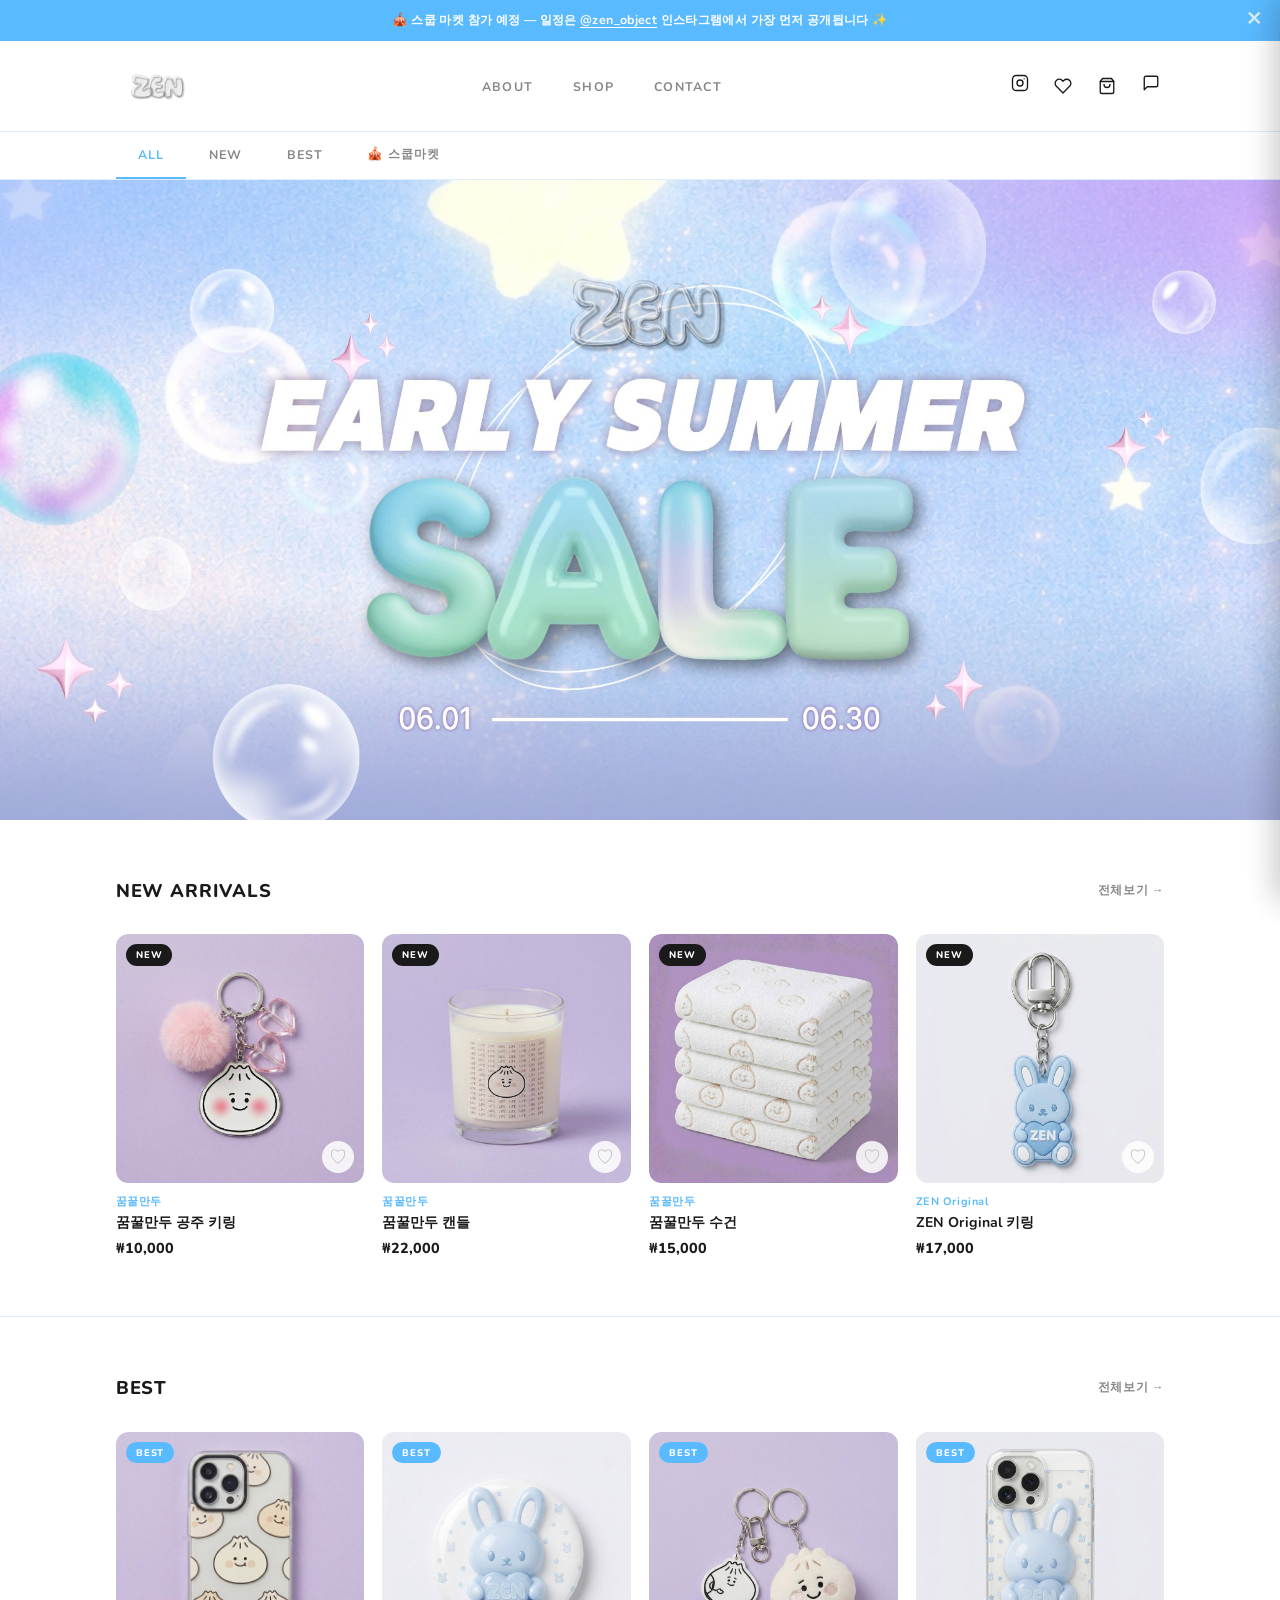
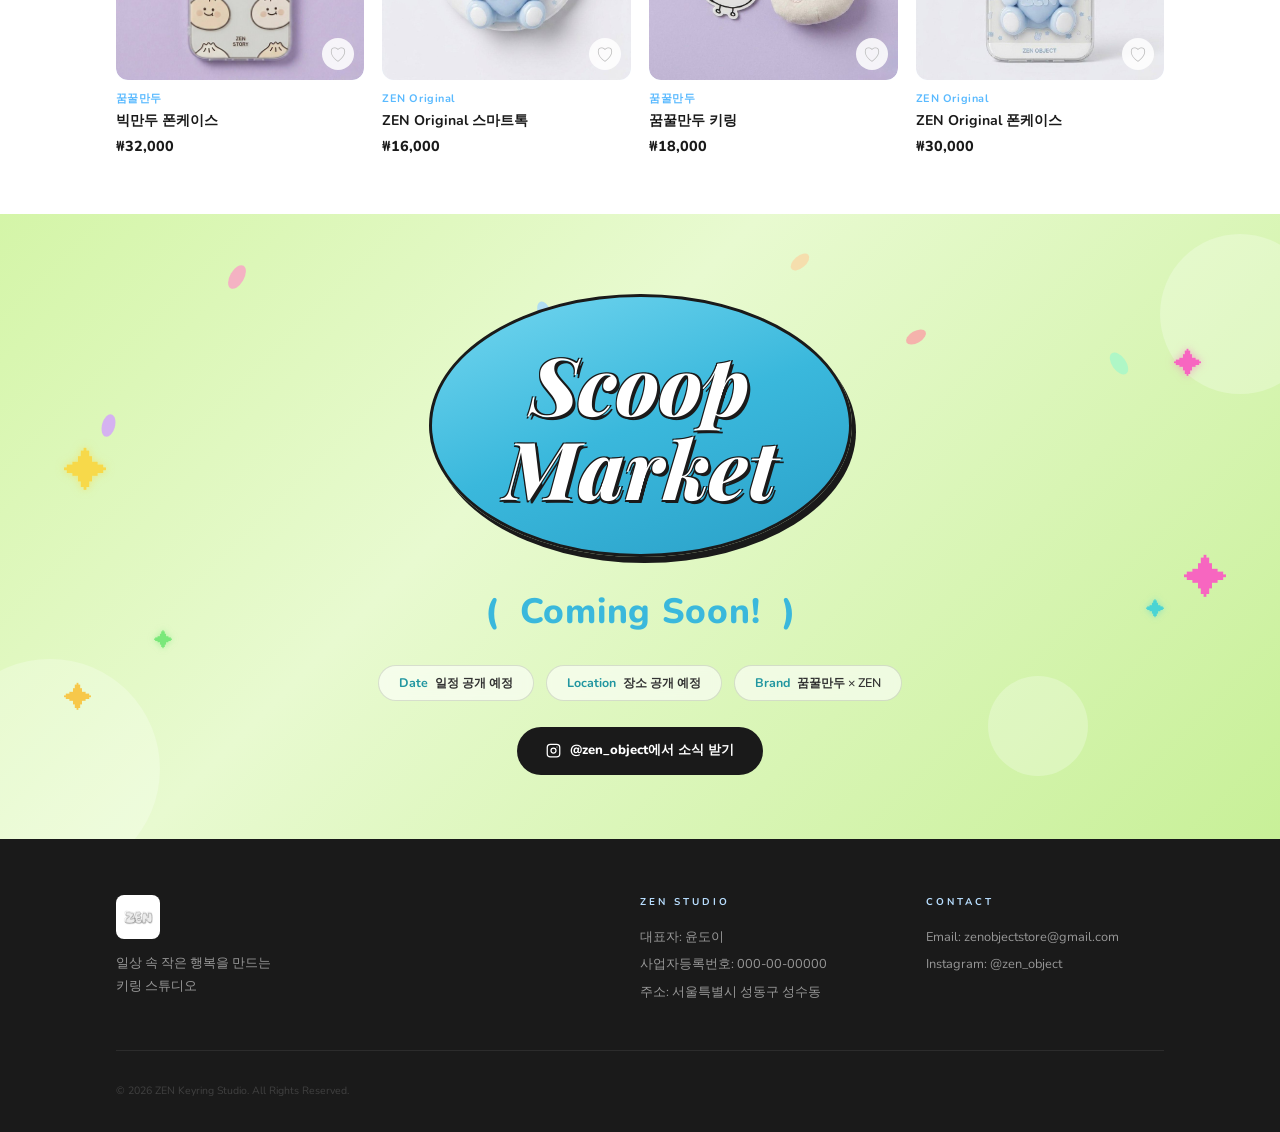
==== index.html @ c70a9966 "Add 4 Market Leftovers products: 스티커, 볼펜, 딸깍이, 키링 Co-Authored-By: Claude Sonnet 4.6 <noreply@anthrop" ====
<!DOCTYPE html>
<html lang="ko">
<head>
    <meta charset="UTF-8">
    <meta name="viewport" content="width=device-width, initial-scale=1.0">
    <title>ZEN — Keyring Studio</title>
    <link rel="preconnect" href="https://fonts.googleapis.com">
    <link rel="preconnect" href="https://fonts.gstatic.com" crossorigin>
    <link href="https://fonts.googleapis.com/css2?family=Playfair+Display:ital,wght@0,700;0,800;1,700;1,800&family=Nunito:wght@400;500;600;700;800&display=swap" rel="stylesheet">
    <link rel="stylesheet" href="index.css">
</head>
<body>

<!-- NOTICE BAR -->
<div class="notice-bar" id="noticeBar">
    🎪 스쿱 마켓 참가 예정 — 일정은 <a href="https://www.instagram.com/zen_object/" target="_blank">@zen_object</a> 인스타그램에서 가장 먼저 공개됩니다 ✨
    <button onclick="document.getElementById('noticeBar').style.display='none'" style="position:absolute;right:1rem;top:50%;transform:translateY(-50%);background:none;border:none;color:#fff;font-size:1.1rem;cursor:pointer;line-height:1;opacity:.8;">✕</button>
</div>

<!-- NAV -->
<nav id="navbar">
    <div class="container nav-content">
        <a href="index.html" class="logo">
            <img src="images/로고.jpg" alt="ZEN" style="height:82px;width:auto;object-fit:contain;border-radius:8px;">
        </a>
        <ul class="nav-links" id="navLinks">
            <li><a href="about.html">About</a></li>
            <li><a href="shop.html">Shop</a></li>
            <li><a href="contact.html">Contact</a></li>
        </ul>
        <div class="nav-icons">
            <a href="https://www.instagram.com/zen_object/" target="_blank" class="nav-icon-btn" aria-label="인스타그램">
                <svg width="18" height="18" viewBox="0 0 24 24" fill="none" stroke="currentColor" stroke-width="1.8" stroke-linecap="round" stroke-linejoin="round"><rect x="2" y="2" width="20" height="20" rx="5"/><circle cx="12" cy="12" r="4"/><circle cx="17.5" cy="6.5" r=".8" fill="currentColor" stroke="none"/></svg>
            </a>
            <button id="wishToggle" class="nav-icon-btn" aria-label="찜하기" style="position:relative;display:inline-flex;">
                <svg width="18" height="18" viewBox="0 0 24 24" fill="none" stroke="currentColor" stroke-width="1.8" stroke-linecap="round" stroke-linejoin="round"><path d="M20.84 4.61a5.5 5.5 0 0 0-7.78 0L12 5.67l-1.06-1.06a5.5 5.5 0 0 0-7.78 7.78l1.06 1.06L12 21.23l7.78-7.78 1.06-1.06a5.5 5.5 0 0 0 0-7.78z"/></svg>
                <span id="wishBadge" style="position:absolute;top:-6px;right:-8px;background:#5ABAFF;color:#fff;font-size:.6rem;font-weight:800;width:16px;height:16px;border-radius:50%;display:none;align-items:center;justify-content:center;">0</span>
            </button>
            <button id="cartToggle" class="nav-icon-btn" aria-label="장바구니" style="position:relative;display:inline-flex;">
                <svg width="18" height="18" viewBox="0 0 24 24" fill="none" stroke="currentColor" stroke-width="1.8" stroke-linecap="round" stroke-linejoin="round"><path d="M6 2 3 6v14a2 2 0 0 0 2 2h14a2 2 0 0 0 2-2V6l-3-4z"/><line x1="3" x2="21" y1="6" y2="6"/><path d="M16 10a4 4 0 0 1-8 0"/></svg>
                <span id="cartBadge" style="position:absolute;top:-6px;right:-8px;background:#5ABAFF;color:#fff;font-size:.6rem;font-weight:800;width:16px;height:16px;border-radius:50%;display:none;align-items:center;justify-content:center;">0</span>
            </button>
            <a href="contact.html" class="nav-icon-btn" aria-label="문의">
                <svg width="18" height="18" viewBox="0 0 24 24" fill="none" stroke="currentColor" stroke-width="1.8" stroke-linecap="round" stroke-linejoin="round"><path d="M21 15a2 2 0 0 1-2 2H7l-4 4V5a2 2 0 0 1 2-2h14a2 2 0 0 1 2 2z"/></svg>
            </a>
        </div>
        <div id="navOverlay" class="nav-overlay"></div>
        <button class="nav-hamburger" id="navHamburger" aria-label="메뉴"><span></span><span></span><span></span></button>
    </div>
</nav>

<!-- CATEGORY BAR -->
<div class="cat-bar">
    <div class="container">
        <div class="cat-bar-inner">
            <button class="cat-tab active">ALL</button>
            <button class="cat-tab">NEW</button>
            <button class="cat-tab">BEST</button>
            <button class="cat-tab">🎪 스쿱마켓</button>
        </div>
    </div>
</div>

<!-- MAIN BANNER -->
<div class="main-banner">
    <a href="shop.html">
        <img src="images/세일베너2.jpg" alt="ZEN Early Summer Sale 06.01 – 06.30" class="banner-img">
    </a>
</div>


<!-- NEW ARRIVALS SECTION -->
<section class="home-section" data-section="new">
    <div class="container">
        <div class="section-head reveal">
            <h2>NEW ARRIVALS</h2>
            <a href="shop.html" class="see-more">전체보기 →</a>
        </div>
        <div class="product-grid">

            <div class="product-card reveal" data-tags="new" data-name="꿈꿀만두 공주 키링" data-brand="꿈꿀만두" data-price="₩10,000" data-img1="images/키링B1.jpg" data-img2="images/키링B2.jpg" data-desc="공주님처럼 사랑스러운 꿈꿀만두 공주 키링! 반짝반짝 귀여운 디테일로 어디서나 주목받아요." style="cursor:pointer">
                <div class="product-img-wrap">
                    <span class="product-badge badge-new">NEW</span>
                    <img src="images/키링B1.jpg" alt="꿈꿀만두 공주 키링"/>
                    <button class="heart-btn" aria-label="찜하기">♡</button>
                </div>
                <span class="product-brand">꿈꿀만두</span>
                <div class="product-name">꿈꿀만두 공주 키링</div>
                <div class="product-price-row"><span class="price-sale">₩10,000</span></div>
            </div>

            <div class="product-card reveal" style="transition-delay:.07s;cursor:pointer" data-tags="new" data-name="꿈꿀만두 캔들" data-brand="꿈꿀만두" data-price="₩22,000" data-img1="images/캔들1.jpg" data-img2="images/캔들2.jpg" data-desc="꿈꿀만두 캐릭터 캔들. 은은한 향기로 공간을 채워보세요.">
                <div class="product-img-wrap">
                    <span class="product-badge badge-new">NEW</span>
                    <img src="images/캔들1.jpg" alt="꿈꿀만두 캔들"/>
                    <button class="heart-btn" aria-label="찜하기">♡</button>
                </div>
                <span class="product-brand">꿈꿀만두</span>
                <div class="product-name">꿈꿀만두 캔들</div>
                <div class="product-price-row"><span class="price-sale">₩22,000</span></div>
            </div>

            <div class="product-card reveal" style="transition-delay:.14s;cursor:pointer" data-tags="new" data-name="꿈꿀만두 수건" data-brand="꿈꿀만두" data-price="₩15,000" data-img1="images/수건1.jpg" data-desc="꿈꿀만두 캐릭터 수건 5개입 세트. 보들보들한 소재로 매일 쓰는 수건을 더 귀엽게! 욕실·주방 어디서나 꿈꿀만두와 함께해요.">
                <div class="product-img-wrap">
                    <span class="product-badge badge-new">NEW</span>
                    <img src="images/수건1.jpg" alt="꿈꿀만두 수건"/>
                    <button class="heart-btn" aria-label="찜하기">♡</button>
                </div>
                <span class="product-brand">꿈꿀만두</span>
                <div class="product-name">꿈꿀만두 수건</div>
                <div class="product-price-row"><span class="price-sale">₩15,000</span></div>
            </div>

            <div class="product-card reveal" style="transition-delay:.21s;cursor:pointer" data-tags="new" data-name="ZEN Original 키링" data-brand="ZEN Original" data-price="₩17,000" data-img1="images/젠키링1.jpg" data-img2="images/젠키링2.jpg" data-img3="images/젠키링3.jpg" data-desc="ZEN 오리지널 캐릭터 키링. 가방에 달면 어디서나 시선을 끌어요.">
                <div class="product-img-wrap">
                    <span class="product-badge badge-new">NEW</span>
                    <img src="images/젠키링1.jpg" alt="ZEN Original 키링"/>
                    <button class="heart-btn" aria-label="찜하기">♡</button>
                </div>
                <span class="product-brand">ZEN Original</span>
                <div class="product-name">ZEN Original 키링</div>
                <div class="product-price-row"><span class="price-sale">₩17,000</span></div>
            </div>

        </div>
    </div>
</section>

<!-- BEST SECTION -->
<section class="home-section" data-section="best">
    <div class="container">
        <div class="section-head reveal">
            <h2>BEST</h2>
            <a href="shop.html" class="see-more">전체보기 →</a>
        </div>
        <div class="product-grid">
            <div class="product-card reveal" data-tags="best" data-name="빅만두 폰케이스" data-brand="꿈꿀만두" data-price="₩32,000" data-img1="images/케이스A1.jpg" data-img2="images/케이스A2.jpg" data-desc="꿈꿀만두 캐릭터가 담긴 빅만두 폰케이스." style="cursor:pointer">
                <div class="product-img-wrap">
                    <span class="product-badge badge-best">BEST</span>
                    <img src="images/케이스A1.jpg" alt="빅만두 폰케이스"/>
                    <button class="heart-btn" aria-label="찜하기">♡</button>
                </div>
                <span class="product-brand">꿈꿀만두</span>
                <div class="product-name">빅만두 폰케이스</div>
                <div class="product-price-row"><span class="price-sale">₩32,000</span></div>
            </div>
            <div class="product-card reveal" style="transition-delay:.07s;cursor:pointer" data-tags="best" data-name="ZEN Original 스마트톡" data-brand="ZEN Original" data-price="₩16,000" data-img1="images/젠그립톡1.jpg" data-img2="images/젠그립톡2.jpg" data-desc="ZEN 오리지널 캐릭터 스마트톡.">
                <div class="product-img-wrap">
                    <span class="product-badge badge-best">BEST</span>
                    <img src="images/젠그립톡1.jpg" alt="ZEN Original 스마트톡"/>
                    <button class="heart-btn" aria-label="찜하기">♡</button>
                </div>
                <span class="product-brand">ZEN Original</span>
                <div class="product-name">ZEN Original 스마트톡</div>
                <div class="product-price-row"><span class="price-sale">₩16,000</span></div>
            </div>
            <div class="product-card reveal" style="transition-delay:.14s;cursor:pointer" data-tags="best" data-name="꿈꿀만두 키링" data-brand="꿈꿀만두" data-price="₩18,000" data-img1="images/키링1.jpg" data-img2="images/키링2.jpg" data-desc="꿈꿀만두 캐릭터 키링.">
                <div class="product-img-wrap">
                    <span class="product-badge badge-best">BEST</span>
                    <img src="images/키링1.jpg" alt="꿈꿀만두 키링"/>
                    <button class="heart-btn" aria-label="찜하기">♡</button>
                </div>
                <span class="product-brand">꿈꿀만두</span>
                <div class="product-name">꿈꿀만두 키링</div>
                <div class="product-price-row"><span class="price-sale">₩18,000</span></div>
            </div>
            <div class="product-card reveal" style="transition-delay:.21s;cursor:pointer" data-tags="best" data-name="ZEN Original 폰케이스" data-brand="ZEN Original" data-price="₩30,000" data-img1="images/젠휴대폰케이1스.jpg" data-img2="images/젠휴대폰케이스2.jpg" data-desc="ZEN 오리지널 캐릭터 폰케이스.">
                <div class="product-img-wrap">
                    <span class="product-badge badge-best">BEST</span>
                    <img src="images/젠휴대폰케이1스.jpg" alt="ZEN Original 폰케이스"/>
                    <button class="heart-btn" aria-label="찜하기">♡</button>
                </div>
                <span class="product-brand">ZEN Original</span>
                <div class="product-name">ZEN Original 폰케이스</div>
                <div class="product-price-row"><span class="price-sale">₩30,000</span></div>
            </div>
        </div>
    </div>
</section>

<!-- MARKET LEFTOVERS SECTION -->
<section class="market-left-section" data-section="scoop" style="display:none">
    <div class="container">
        <div class="market-left-head reveal">
            <span class="market-left-tag">🎪 스쿱마켓 이후</span>
            <h2 class="market-left-title">Market Leftovers</h2>
            <p class="market-left-sub">마켓에서 남은 소량의 상품들을 특별 가격으로 만나보세요.<br>수량이 한정되어 있어 조기 품절될 수 있습니다.</p>
        </div>
        <!-- 상품 그리드 — 상품 추가 시 아래에 카드를 넣어주세요 -->
        <div class="market-left-grid" id="marketGrid">
            <!-- 예시:
            <div class="ml-card" data-name="상품명" data-price="₩00,000" data-img="images/상품.jpg" data-desc="상품 설명">
                <div class="ml-card-img"><img src="images/상품.jpg" alt="상품명"/></div>
                <div class="ml-card-info">
                    <div class="ml-card-name">상품명</div>
                    <div class="ml-card-price">₩00,000</div>
                </div>
            </div>
            -->
            <div class="ml-card" data-name="마켓 스티커" data-price="₩3,000" data-img="images/마켓스티커1.jpg" data-desc="스쿱마켓 한정 스티커. 소량만 남아있어요!">
                <div class="ml-card-img"><img src="images/마켓스티커1.jpg" alt="마켓 스티커"/></div>
                <div class="ml-card-info">
                    <div class="ml-card-name">마켓 스티커</div>
                    <div class="ml-card-price">₩3,000</div>
                </div>
            </div>
            <div class="ml-card" data-name="마켓 볼펜" data-price="₩4,000" data-img="images/마켓볼펜1.jpg" data-desc="스쿱마켓 한정 볼펜. 소량만 남아있어요!">
                <div class="ml-card-img"><img src="images/마켓볼펜1.jpg" alt="마켓 볼펜"/></div>
                <div class="ml-card-info">
                    <div class="ml-card-name">마켓 볼펜</div>
                    <div class="ml-card-price">₩4,000</div>
                </div>
            </div>
            <div class="ml-card" data-name="마켓 딸깍이" data-price="₩5,000" data-img="images/마켓딸깍1.jpg" data-desc="스쿱마켓 한정 딸깍이. 소량만 남아있어요!">
                <div class="ml-card-img"><img src="images/마켓딸깍1.jpg" alt="마켓 딸깍이"/></div>
                <div class="ml-card-info">
                    <div class="ml-card-name">마켓 딸깍이</div>
                    <div class="ml-card-price">₩5,000</div>
                </div>
            </div>
            <div class="ml-card" data-name="마켓 키링" data-price="₩8,000" data-img="images/마켓키링1.jpg" data-desc="스쿱마켓 한정 키링. 소량만 남아있어요!">
                <div class="ml-card-img"><img src="images/마켓키링1.jpg" alt="마켓 키링"/></div>
                <div class="ml-card-info">
                    <div class="ml-card-name">마켓 키링</div>
                    <div class="ml-card-price">₩8,000</div>
                </div>
            </div>
        </div>
    </div>
</section>

<!-- MARKET MODAL -->
<div class="ml-modal-overlay" id="mlModalOverlay" style="display:none">
    <div class="ml-modal-box">
        <button class="ml-modal-close" id="mlModalClose">✕</button>
        <div class="ml-modal-banner">
            <span>🎪</span> 스쿱마켓 남은 상품 <span class="ml-banner-badge">한정수량</span>
        </div>
        <div class="ml-modal-img-wrap">
            <img id="mlModalImg" src="" alt=""/>
        </div>
        <div class="ml-modal-body">
            <div class="ml-modal-name" id="mlModalName"></div>
            <div class="ml-modal-price" id="mlModalPrice"></div>
            <div class="ml-modal-desc" id="mlModalDesc"></div>
            <a href="https://www.instagram.com/zen_object/" target="_blank" class="ml-modal-contact">📩 인스타그램으로 구매 문의</a>
        </div>
    </div>
</div>

<!-- SCOOP MARKET BANNER -->
<div class="scoop-section">
    <!-- 배경 버블 -->
    <div class="scoop-bg-bubble scoop-bb1"></div>
    <div class="scoop-bg-bubble scoop-bb2"></div>
    <div class="scoop-bg-bubble scoop-bb3"></div>
    <!-- 젤리빈 -->
    <div class="jbean jb1"></div>
    <div class="jbean jb2"></div>
    <div class="jbean jb3"></div>
    <div class="jbean jb4"></div>
    <div class="jbean jb5"></div>
    <div class="jbean jb6"></div>
    <div class="jbean jb7"></div>
    <!-- 별 장식 -->
    <span class="sc-star sc-star-y sc-star-lg">✦</span>
    <span class="sc-star sc-star-g sc-star-sm">✦</span>
    <span class="sc-star sc-star-pk sc-star-md">✦</span>
    <span class="sc-star sc-star-tl sc-star-sm">✦</span>
    <span class="sc-star sc-star-y2 sc-star-md">✦</span>
    <span class="sc-star sc-star-pk2 sc-star-lg">✦</span>

    <div class="scoop-inner">
        <!-- 타원 안 "Scoop Market" -->
        <div class="scoop-oval">
            <h2 class="scoop-title">Scoop<br>Market</h2>
        </div>
        <!-- Coming Soon -->
        <p class="scoop-coming">( &nbsp;Coming Soon!&nbsp; )</p>
        <!-- 정보 + 인스타 -->
        <div class="scoop-chips">
            <span class="scoop-chip"><b>Date</b> 일정 공개 예정</span>
            <span class="scoop-chip"><b>Location</b> 장소 공개 예정</span>
            <span class="scoop-chip"><b>Brand</b> 꿈꿀만두 × ZEN</span>
        </div>
        <a href="https://www.instagram.com/zen_object/" target="_blank" class="scoop-ig-btn">
            <svg width="15" height="15" viewBox="0 0 24 24" fill="none" stroke="currentColor" stroke-width="2" stroke-linecap="round" stroke-linejoin="round"><rect x="2" y="2" width="20" height="20" rx="5"/><circle cx="12" cy="12" r="4"/><circle cx="17.5" cy="6.5" r=".8" fill="currentColor" stroke="none"/></svg>
            @zen_object에서 소식 받기
        </a>
    </div>
</div>

<!-- Product Modal -->
<style>
.hp-modal-overlay { position:fixed;inset:0;background:rgba(0,0,0,.5);z-index:1200;display:flex;align-items:center;justify-content:center;padding:1rem;opacity:0;visibility:hidden;transition:opacity .3s,visibility .3s; }
.hp-modal-overlay.open { opacity:1;visibility:visible; }
.hp-modal-box { position:relative;background:#fff;border-radius:20px;width:min(500px,100%);max-height:90vh;overflow-y:auto;padding:1.6rem; }
.hp-modal-close { position:absolute;top:1rem;right:1rem;width:34px;height:34px;border-radius:50%;border:none;background:#E0EEFF;cursor:pointer;font-size:1rem;display:flex;align-items:center;justify-content:center; }
.hp-slide-wrap { aspect-ratio:1;border-radius:14px;overflow:hidden;background:#EDF6FF;position:relative;margin-bottom:1rem; }
.hp-slide-track { display:flex;height:100%;transition:transform .3s ease; }
.hp-slide-track img { flex-shrink:0;width:100%;height:100%;object-fit:cover; }
.hp-slide-btn { position:absolute;top:50%;transform:translateY(-50%);width:30px;height:30px;border-radius:50%;background:rgba(255,255,255,.85);border:none;cursor:pointer;font-size:.9rem;display:flex;align-items:center;justify-content:center; }
.hp-slide-btn.prev { left:8px; }
.hp-slide-btn.next { right:8px; }
.hp-dots { display:flex;justify-content:center;gap:5px;margin-bottom:1rem; }
.hp-dot { width:6px;height:6px;border-radius:50%;background:#E0EEFF;transition:background .2s; }
.hp-dot.active { background:#5ABAFF; }
.hp-modal-brand { font-size:.7rem;font-weight:700;color:#5ABAFF;letter-spacing:.1em;text-transform:uppercase; }
.hp-modal-name { font-size:1.2rem;font-weight:800;color:#1A1A1A;margin:.3rem 0; }
.hp-modal-price { font-size:1.1rem;font-weight:800;color:#1A1A1A;margin-bottom:.6rem; }
.hp-modal-desc { font-size:.88rem;color:#888;line-height:1.7;margin-bottom:1.2rem; }
.hp-modal-btns { display:flex;gap:.6rem; }
.hp-qty-row{display:flex;align-items:center;gap:.8rem;} .hp-qty-label{font-size:.78rem;font-weight:700;color:#888;letter-spacing:.06em;text-transform:uppercase;}
.hp-qty-btn{width:32px;height:32px;border-radius:50%;border:1.5px solid #E0EEFF;background:none;cursor:pointer;font-size:1.1rem;font-weight:700;display:flex;align-items:center;justify-content:center;transition:border-color .2s;} .hp-qty-btn:hover{border-color:#5ABAFF;}
.hp-qty-val{font-size:1rem;font-weight:800;min-width:28px;text-align:center;}
.hp-qty-note{font-size:.72rem;color:#888;}
.hp-btn-row{display:flex;gap:.6rem;}
.hp-cart-btn{flex:1;border:1.5px solid #5ABAFF;background:none;color:#5ABAFF;border-radius:100px;padding:.8rem;font-weight:800;font-size:.85rem;cursor:pointer;transition:background .2s,color .2s;} .hp-cart-btn:hover{background:#5ABAFF;color:#fff;}
.hp-buy-btn{flex:1;background:#5ABAFF;color:#fff;border:none;border-radius:100px;padding:.8rem;font-weight:800;font-size:.85rem;cursor:pointer;transition:opacity .2s;} .hp-buy-btn:hover{opacity:.85;}
.hp-wish-btn{width:100%;border:1.5px solid #E0EEFF;background:none;color:#888;border-radius:100px;padding:.7rem;font-weight:800;font-size:.85rem;cursor:pointer;transition:border-color .2s,color .2s;} .hp-wish-btn:hover,.hp-wish-btn.wished{border-color:#5ABAFF;color:#5ABAFF;}
.hp-cart-backdrop{position:fixed;inset:0;background:rgba(0,0,0,.4);z-index:1300;opacity:0;visibility:hidden;transition:opacity .3s,visibility .3s;} .hp-cart-backdrop.open{opacity:1;visibility:visible;}
.hp-cart-drawer{position:fixed;top:0;right:0;bottom:0;width:min(400px,100vw);background:#fff;z-index:1301;box-shadow:-4px 0 30px rgba(0,0,0,.12);display:flex;flex-direction:column;transform:translateX(100%);transition:transform .3s cubic-bezier(.4,0,.2,1);} .hp-cart-drawer.open{transform:translateX(0);}
.hp-toast{position:fixed;bottom:2rem;left:50%;transform:translateX(-50%) translateY(20px);background:#1a1a1a;color:#fff;padding:.65rem 1.4rem;border-radius:100px;font-size:.82rem;font-weight:700;opacity:0;transition:opacity .3s,transform .3s;z-index:2000;pointer-events:none;} .hp-toast.show{opacity:1;transform:translateX(-50%) translateY(0);}
</style>
<div class="hp-modal-overlay" id="hpModal">
  <div class="hp-modal-box">
    <button class="hp-modal-close" id="hpModalClose">✕</button>
    <div class="hp-slide-wrap" id="hpSlideWrap">
      <div class="hp-slide-track" id="hpSlideTrack"></div>
      <button class="hp-slide-btn prev" id="hpSlidePrev">‹</button>
      <button class="hp-slide-btn next" id="hpSlideNext">›</button>
    </div>
    <div class="hp-dots" id="hpDots"></div>
    <div class="hp-modal-brand" id="hpModalBrand"></div>
    <div class="hp-modal-name"  id="hpModalName"></div>
    <div class="hp-modal-price" id="hpModalPrice"></div>
    <div class="hp-modal-desc"  id="hpModalDesc"></div>
    <div class="hp-qty-row">
      <span class="hp-qty-label">수량</span>
      <button class="hp-qty-btn" id="hpQtyMinus">−</button>
      <span class="hp-qty-val" id="hpQtyVal">1</span>
      <button class="hp-qty-btn" id="hpQtyPlus">+</button>
    </div>
    <p class="hp-qty-note">* 상품당 최대 2개까지 구매 가능합니다</p>
    <div class="hp-btn-row">
      <button class="hp-cart-btn" id="hpCartBtn">장바구니 담기</button>
      <button class="hp-buy-btn"  id="hpBuyBtn">구매하기</button>
    </div>
    <button class="hp-wish-btn" id="hpModalWish">♡ &nbsp;찜하기</button>
  </div>
</div>
<div class="hp-cart-backdrop" id="hpCartBackdrop"></div>
<div class="hp-cart-drawer" id="hpCartDrawer">
  <div style="display:flex;align-items:center;justify-content:space-between;padding:1.4rem 1.6rem;border-bottom:1px solid #E0EEFF;flex-shrink:0;">
    <h3 style="font-family:'Playfair Display',serif;font-size:1.2rem;font-weight:800;font-style:italic;">장바구니</h3>
    <button id="hpCartClose" style="width:34px;height:34px;border-radius:50%;border:none;background:#E0EEFF;cursor:pointer;font-size:1rem;">✕</button>
  </div>
  <div id="hpCartList" style="flex:1;overflow-y:auto;padding:1rem 1.6rem;"></div>
  <div id="hpCartFoot" style="padding:1rem 1.6rem;border-top:1px solid #E0EEFF;display:none;flex-direction:column;gap:.7rem;">
    <div id="hpCartTotal" style="display:flex;justify-content:space-between;font-weight:800;font-size:1rem;"></div>
    <button disabled style="width:100%;background:#5ABAFF;opacity:.45;color:#fff;border:none;border-radius:100px;padding:.9rem;font-weight:800;cursor:not-allowed;">준비 중입니다 🛒</button>
    <p style="text-align:center;font-size:.72rem;color:#888;">상품당 최대 2개까지 구매 가능합니다.</p>
  </div>
</div>
<div class="hp-toast" id="hpToast"></div>

<!-- Wishlist Drawer -->
<div class="wish-backdrop" id="wishBackdrop" style="position:fixed;inset:0;background:rgba(0,0,0,.4);z-index:1099;opacity:0;visibility:hidden;transition:opacity .3s,visibility .3s;"></div>
<div id="wishDrawer" style="position:fixed;top:0;right:0;bottom:0;width:min(400px,100vw);background:#fff;z-index:1100;box-shadow:-4px 0 30px rgba(0,0,0,.12);display:flex;flex-direction:column;transform:translateX(100%);transition:transform .3s cubic-bezier(.4,0,.2,1);">
  <div style="display:flex;align-items:center;justify-content:space-between;padding:1.4rem 1.6rem;border-bottom:1px solid #E0EEFF;flex-shrink:0;">
    <h3 style="font-family:'Playfair Display',serif;font-size:1.2rem;font-weight:800;font-style:italic;">♥ 찜 목록</h3>
    <button id="wishClose" style="width:34px;height:34px;border-radius:50%;border:none;background:#E0EEFF;font-size:1rem;cursor:pointer;display:flex;align-items:center;justify-content:center;">✕</button>
  </div>
  <div id="wishList" style="flex:1;overflow-y:auto;padding:1rem 1.6rem;"></div>
</div>

<!-- FOOTER -->
<footer>
    <div class="container">
        <div class="footer-content">
            <div class="footer-main">
                <div class="footer-logo">
                    <img src="images/로고.jpg" alt="ZEN" style="height:44px;width:auto;object-fit:contain;border-radius:8px;">
                </div>
                <p>일상 속 작은 행복을 만드는<br>키링 스튜디오</p>
            </div>
            <div class="footer-info">
                <h4>ZEN Studio</h4>
                <p>대표자: 윤도이</p>
                <p>사업자등록번호: 000-00-00000</p>
                <p>주소: 서울특별시 성동구 성수동</p>
            </div>
            <div class="footer-contact">
                <h4>Contact</h4>
                <p>Email: zenobjectstore@gmail.com</p>
                <p><a href="https://www.instagram.com/zen_object/" target="_blank" style="color:inherit">Instagram: @zen_object</a></p>
            </div>
        </div>
        <div class="footer-copy">&copy; 2026 ZEN Keyring Studio. All Rights Reserved.</div>
    </div>
</footer>

<script src="main.js"></script>
<script>
    document.addEventListener('DOMContentLoaded', () => {
        const tabs     = document.querySelectorAll('.cat-tab');
        const sections = document.querySelectorAll('.home-section');
        const cards    = document.querySelectorAll('.product-card');

        const banner = document.querySelector('.main-banner');

        const marketSection = document.querySelector('.market-left-section');

        function applyFilter(filter) {
            if (filter === 'all') {
                banner.style.display = '';
                document.querySelector('.scoop-section').style.display = 'none';
                marketSection.style.display = 'none';
                sections.forEach(s => s.style.display = '');
                cards.forEach(c => c.style.display = '');
            } else if (filter === 'new' || filter === 'best') {
                banner.style.display = 'none';
                document.querySelector('.scoop-section').style.display = 'none';
                marketSection.style.display = 'none';
                sections.forEach(s => {
                    s.style.display = s.dataset.section === filter ? '' : 'none';
                });
                cards.forEach(c => c.style.display = '');
            } else if (filter.includes('스쿱')) {
                banner.style.display = 'none';
                sections.forEach(s => s.style.display = 'none');
                document.querySelector('.scoop-section').style.display = '';
                marketSection.style.display = '';
                marketSection.scrollIntoView({ behavior: 'smooth' });
            }
        }

        // Category tab click
        tabs.forEach(tab => {
            tab.addEventListener('click', () => {
                tabs.forEach(t => t.classList.remove('active'));
                tab.classList.add('active');
                const label = tab.textContent.trim().toLowerCase();
                applyFilter(label);
            });
        });

    });

    // ── Wishlist (shared localStorage with shop.html) ──
    let wishlist = JSON.parse(localStorage.getItem('zen-wishlist') || '[]');
    function saveWish() { localStorage.setItem('zen-wishlist', JSON.stringify(wishlist)); }
    function updateWishBadge() {
        const badge = document.getElementById('wishBadge');
        if (!badge) return;
        badge.textContent = wishlist.length;
        badge.style.display = wishlist.length > 0 ? 'flex' : 'none';
    }
    function renderWishList() {
        const list = document.getElementById('wishList');
        if (wishlist.length === 0) {
            list.innerHTML = '<p style="text-align:center;color:#888;font-size:.9rem;padding:3rem 0;">찜한 상품이 없어요 🤍</p>';
            return;
        }
        list.innerHTML = wishlist.map(item => `
            <div style="display:flex;gap:1rem;padding:1rem 0;border-bottom:1px solid #E0EEFF;">
              <div style="width:72px;height:72px;border-radius:10px;overflow:hidden;flex-shrink:0;background:#EDF6FF;">
                ${item.img ? `<img src="${item.img}" alt="${item.name}" style="width:100%;height:100%;object-fit:cover;">` : ''}
              </div>
              <div style="flex:1;">
                <div style="font-size:.68rem;font-weight:700;color:#5ABAFF;letter-spacing:.05em;">${item.brand}</div>
                <div style="font-size:.88rem;font-weight:700;color:#1A1A1A;margin:.2rem 0;">${item.name}</div>
                <div style="font-size:.88rem;font-weight:800;">${item.price}</div>
                <button onclick="removeWish('${item.id}')" style="margin-top:.4rem;font-size:.7rem;color:#888;background:none;border:none;cursor:pointer;text-decoration:underline;">찜 해제</button>
              </div>
            </div>`).join('');
    }
    function toggleWish(card, btn) {
        const id = card.dataset.name;
        if (!id) return;
        const name  = card.dataset.name  || '';
        const brand = card.dataset.brand || '';
        const price = card.dataset.price || '';
        const img   = card.dataset.img1  || '';
        const idx   = wishlist.findIndex(w => w.id === id);
        if (idx === -1) {
            wishlist.push({ id, name, brand, price, img });
            if (btn) { btn.textContent = '♥'; btn.style.color = '#5ABAFF'; }
        } else {
            wishlist.splice(idx, 1);
            if (btn) { btn.textContent = '♡'; btn.style.color = ''; }
        }
        saveWish(); updateWishBadge(); renderWishList();
    }
    function removeWish(id) {
        wishlist = wishlist.filter(w => w.id !== id);
        document.querySelectorAll('.product-card').forEach(card => {
            if (card.dataset.name === id) {
                const btn = card.querySelector('.heart-btn');
                if (btn) { btn.textContent = '♡'; btn.style.color = ''; }
            }
        });
        saveWish(); updateWishBadge(); renderWishList();
    }
    window.removeWish = removeWish;

    // 하트 버튼 연결
    document.querySelectorAll('.heart-btn').forEach(btn => {
        const card = btn.closest('.product-card');
        if (!card || !card.dataset.name) return;
        btn.addEventListener('click', e => { e.stopPropagation(); toggleWish(card, btn); });
        if (wishlist.some(w => w.id === card.dataset.name)) {
            btn.textContent = '♥'; btn.style.color = '#5ABAFF';
        }
    });

    // 드로어 열기/닫기
    function openWish() {
        renderWishList();
        document.getElementById('wishDrawer').style.transform = 'translateX(0)';
        const bd = document.getElementById('wishBackdrop');
        bd.style.opacity = '1'; bd.style.visibility = 'visible';
        document.body.style.overflow = 'hidden';
    }
    function closeWish() {
        document.getElementById('wishDrawer').style.transform = 'translateX(100%)';
        const bd = document.getElementById('wishBackdrop');
        bd.style.opacity = '0'; bd.style.visibility = 'hidden';
        document.body.style.overflow = '';
    }
    document.getElementById('wishToggle').addEventListener('click', openWish);
    document.getElementById('wishClose').addEventListener('click', closeWish);
    document.getElementById('wishBackdrop').addEventListener('click', closeWish);
    updateWishBadge();

    // ── Cart (shared localStorage with shop.html) ──
    let cart = JSON.parse(localStorage.getItem('zen-cart') || '[]');
    function saveCart() { localStorage.setItem('zen-cart', JSON.stringify(cart)); }
    function getCartCount() { return cart.reduce((s, i) => s + i.qty, 0); }
    function updateCartBadge() {
        const b = document.getElementById('cartBadge');
        if (!b) return;
        const c = getCartCount();
        b.textContent = c; b.style.display = c > 0 ? 'flex' : 'none';
    }
    function hpAddToCart(name, brand, price, img) {
        const existing = cart.find(c => c.id === name);
        const qty = parseInt(document.getElementById('hpQtyVal').textContent) || 1;
        if (existing) existing.qty = Math.min(2, existing.qty + qty);
        else cart.push({ id: name, name, brand, price, img, qty: Math.min(2, qty) });
        saveCart(); updateCartBadge(); renderHpCart();
    }
    function hpRemoveFromCart(id) {
        cart = cart.filter(c => c.id !== id);
        saveCart(); updateCartBadge(); renderHpCart();
    }
    function hpChangeQty(id, delta) {
        const item = cart.find(c => c.id === id);
        if (!item) return;
        item.qty = Math.min(2, Math.max(1, item.qty + delta));
        saveCart(); updateCartBadge(); renderHpCart();
    }
    window.hpRemoveFromCart = hpRemoveFromCart;
    window.hpChangeQty = hpChangeQty;

    function renderHpCart() {
        const list = document.getElementById('hpCartList');
        const foot = document.getElementById('hpCartFoot');
        const totEl = document.getElementById('hpCartTotal');
        if (cart.length === 0) {
            list.innerHTML = '<p style="text-align:center;color:#888;font-size:.9rem;padding:3rem 0;">장바구니가 비어있어요 🛒</p>';
            foot.style.display = 'none'; return;
        }
        foot.style.display = 'flex';
        let total = 0;
        list.innerHTML = cart.map(item => {
            const p = parseInt(item.price.replace(/[^\d]/g, ''));
            total += p * item.qty;
            return `<div style="display:flex;gap:1rem;padding:1rem 0;border-bottom:1px solid #E0EEFF;">
              <div style="width:72px;height:72px;border-radius:10px;overflow:hidden;flex-shrink:0;background:#EDF6FF;">
                ${item.img ? `<img src="${item.img}" style="width:100%;height:100%;object-fit:cover;">` : ''}
              </div>
              <div style="flex:1;">
                <div style="font-size:.68rem;font-weight:700;color:#5ABAFF;">${item.brand}</div>
                <div style="font-size:.88rem;font-weight:700;margin:.2rem 0;">${item.name}</div>
                <div style="font-size:.88rem;font-weight:800;">₩${(p * item.qty).toLocaleString()}</div>
                <div style="display:flex;align-items:center;gap:.5rem;margin-top:.3rem;">
                  <button onclick="hpChangeQty('${item.id}',-1)" style="width:26px;height:26px;border-radius:50%;border:1px solid #E0EEFF;background:none;cursor:pointer;">−</button>
                  <span style="font-size:.88rem;font-weight:700;">${item.qty}</span>
                  <button onclick="hpChangeQty('${item.id}',1)" style="width:26px;height:26px;border-radius:50%;border:1px solid #E0EEFF;background:none;cursor:pointer;">+</button>
                  <button onclick="hpRemoveFromCart('${item.id}')" style="font-size:.7rem;color:#888;background:none;border:none;cursor:pointer;text-decoration:underline;margin-left:auto;">삭제</button>
                </div>
              </div>
            </div>`;
        }).join('');
        totEl.innerHTML = `<span>총 금액</span><span style="color:#5ABAFF;">₩${total.toLocaleString()}</span>`;
    }

    function openHpCart() {
        renderHpCart();
        document.getElementById('hpCartDrawer').classList.add('open');
        document.getElementById('hpCartBackdrop').classList.add('open');
        document.body.style.overflow = 'hidden';
    }
    function closeHpCart() {
        document.getElementById('hpCartDrawer').classList.remove('open');
        document.getElementById('hpCartBackdrop').classList.remove('open');
        document.body.style.overflow = '';
    }
    document.getElementById('cartToggle').addEventListener('click', openHpCart);
    document.getElementById('hpCartClose').addEventListener('click', closeHpCart);
    document.getElementById('hpCartBackdrop').addEventListener('click', closeHpCart);
    updateCartBadge();

    function hpShowToast(msg) {
        const t = document.getElementById('hpToast');
        t.textContent = msg; t.classList.add('show');
        setTimeout(() => t.classList.remove('show'), 2200);
    }

    // ── Homepage Product Modal ──
    const hpModal = document.getElementById('hpModal');
    const hpTrack = document.getElementById('hpSlideTrack');
    const hpDots  = document.getElementById('hpDots');
    const hpPrev  = document.getElementById('hpSlidePrev');
    const hpNext  = document.getElementById('hpSlideNext');
    let hpSlideIdx = 0, hpImgs = [], hpCurrentCard = null;

    function hpGoSlide(idx) {
        hpSlideIdx = (idx + hpImgs.length) % hpImgs.length;
        hpTrack.style.transform = `translateX(-${hpSlideIdx * 100}%)`;
        hpDots.querySelectorAll('.hp-dot').forEach((d, i) => d.classList.toggle('active', i === hpSlideIdx));
    }

    function openHpModal(card) {
        hpCurrentCard = card;
        const name  = card.dataset.name  || '';
        const brand = card.dataset.brand || '';
        const price = card.dataset.price || '';
        const desc  = card.dataset.desc  || '';
        const img1  = card.dataset.img1  || '';
        const img2  = card.dataset.img2  || '';

        document.getElementById('hpModalBrand').textContent = brand;
        document.getElementById('hpModalName').textContent  = name;
        document.getElementById('hpModalPrice').textContent = price;
        document.getElementById('hpModalDesc').textContent  = desc || '꿈꿀만두 × ZEN 브랜드 상품입니다.';
        document.getElementById('hpQtyVal').textContent = '1';

        hpImgs = [img1, img2].filter(Boolean);
        hpSlideIdx = 0;
        hpTrack.innerHTML = ''; hpDots.innerHTML = '';
        hpImgs.forEach((src, i) => {
            const img = document.createElement('img'); img.src = src; img.alt = name;
            hpTrack.appendChild(img);
            const dot = document.createElement('div');
            dot.className = 'hp-dot' + (i === 0 ? ' active' : '');
            dot.addEventListener('click', () => hpGoSlide(i));
            hpDots.appendChild(dot);
        });
        hpTrack.style.transform = 'translateX(0)';
        hpPrev.style.display = hpImgs.length > 1 ? 'flex' : 'none';
        hpNext.style.display = hpImgs.length > 1 ? 'flex' : 'none';

        const wished = wishlist.some(w => w.id === name);
        const wishBtn = document.getElementById('hpModalWish');
        wishBtn.textContent = wished ? '♥  찜 완료' : '♡  찜하기';
        wishBtn.className = 'hp-wish-btn' + (wished ? ' wished' : '');

        hpModal.classList.add('open');
        document.body.style.overflow = 'hidden';
    }

    function closeHpModal() { hpModal.classList.remove('open'); document.body.style.overflow = ''; }

    hpPrev.addEventListener('click', () => hpGoSlide(hpSlideIdx - 1));
    hpNext.addEventListener('click', () => hpGoSlide(hpSlideIdx + 1));
    document.getElementById('hpModalClose').addEventListener('click', closeHpModal);
    hpModal.addEventListener('click', e => { if (e.target === hpModal) closeHpModal(); });
    document.addEventListener('keydown', e => { if (e.key === 'Escape') { closeHpModal(); closeHpCart(); } });

    document.getElementById('hpQtyMinus').addEventListener('click', () => {
        const el = document.getElementById('hpQtyVal');
        el.textContent = Math.max(1, parseInt(el.textContent) - 1);
    });
    document.getElementById('hpQtyPlus').addEventListener('click', () => {
        const el = document.getElementById('hpQtyVal');
        el.textContent = Math.min(2, parseInt(el.textContent) + 1);
    });
    document.getElementById('hpCartBtn').addEventListener('click', () => {
        if (!hpCurrentCard) return;
        hpAddToCart(hpCurrentCard.dataset.name, hpCurrentCard.dataset.brand, hpCurrentCard.dataset.price, hpCurrentCard.dataset.img1);
        hpShowToast('장바구니에 담았어요!');
    });
    document.getElementById('hpBuyBtn').addEventListener('click', () => {
        if (!hpCurrentCard) return;
        hpAddToCart(hpCurrentCard.dataset.name, hpCurrentCard.dataset.brand, hpCurrentCard.dataset.price, hpCurrentCard.dataset.img1);
        closeHpModal(); openHpCart();
    });
    document.getElementById('hpModalWish').addEventListener('click', () => {
        if (!hpCurrentCard) return;
        const heartBtn = hpCurrentCard.querySelector('.heart-btn');
        toggleWish(hpCurrentCard, heartBtn);
        const wished = wishlist.some(w => w.id === hpCurrentCard.dataset.name);
        const wishBtn = document.getElementById('hpModalWish');
        wishBtn.textContent = wished ? '♥  찜 완료' : '♡  찜하기';
        wishBtn.className = 'hp-wish-btn' + (wished ? ' wished' : '');
    });

    hpTrack.parentElement.addEventListener('touchstart', e => { hpTrack._tx = e.touches[0].clientX; }, { passive: true });
    hpTrack.parentElement.addEventListener('touchend', e => {
        const diff = hpTrack._tx - e.changedTouches[0].clientX;
        if (Math.abs(diff) > 40) hpGoSlide(hpSlideIdx + (diff > 0 ? 1 : -1));
    }, { passive: true });

    document.querySelectorAll('.product-card').forEach(card => {
        card.style.cursor = 'pointer';
        card.addEventListener('click', e => {
            if (e.target.closest('.heart-btn')) return;
            openHpModal(card);
        });
    });

    // MARKET LEFTOVERS MODAL
    const mlOverlay = document.getElementById('mlModalOverlay');
    const mlClose   = document.getElementById('mlModalClose');

    document.querySelectorAll('.ml-card').forEach(card => {
        card.addEventListener('click', () => {
            document.getElementById('mlModalImg').src   = card.dataset.img  || '';
            document.getElementById('mlModalImg').alt   = card.dataset.name || '';
            document.getElementById('mlModalName').textContent  = card.dataset.name  || '';
            document.getElementById('mlModalPrice').textContent = card.dataset.price || '';
            document.getElementById('mlModalDesc').textContent  = card.dataset.desc  || '';
            mlOverlay.classList.add('open');
        });
    });

    mlClose.addEventListener('click', () => mlOverlay.classList.remove('open'));
    mlOverlay.addEventListener('click', e => { if (e.target === mlOverlay) mlOverlay.classList.remove('open'); });
</script>
</body>
</html>
---- index.css ----
@import url('https://fonts.googleapis.com/css2?family=Nunito:wght@400;500;600;700;800&family=Playfair+Display:ital,wght@1,700;1,800&display=swap');

:root {
    --pink:      #5ABAFF;
    --pink-dk:   #2E9BE8;
    --pink-lt:   #B8DEFF;
    --pink-bg:   #EDF6FF;
    --text:      #1A1A1A;
    --muted:     #888;
    --dim:       #BBB;
    --border:    #E0EEFF;
    --bg:        #FFFFFF;
    --bg2:       #F5FAFF;
    --transition: all 0.25s ease;
    /* legacy aliases used in sub-pages */
    --gold:      var(--pink);
    --gold-dk:   var(--pink-dk);
    --gold-lt:   var(--pink-lt);
    --cream:     var(--text);
}

*, *::before, *::after { margin: 0; padding: 0; box-sizing: border-box; }
html { scroll-behavior: smooth; }
ul { list-style: none; }
a { text-decoration: none; color: inherit; }
img { display: block; max-width: 100%; }
button { cursor: pointer; border: none; background: none; font-family: inherit; }

::-webkit-scrollbar { width: 4px; }
::-webkit-scrollbar-thumb { background: var(--pink-lt); border-radius: 2px; }

body {
    font-family: 'Nunito', sans-serif;
    font-size: .95rem;
    color: var(--text);
    background: var(--bg);
    line-height: 1.6;
    overflow-x: hidden;
    -webkit-font-smoothing: antialiased;
    word-break: keep-all;
}

.container { max-width: 1100px; margin: 0 auto; padding: 0 1.6rem; }
.section-eyebrow { display: block; font-size: .68rem; letter-spacing: .35em; text-transform: uppercase; color: var(--pink); margin-bottom: 1rem; font-weight: 700; }

/* ── REVEAL ── */
.reveal { opacity: 0; transform: translateY(20px); transition: opacity .7s ease, transform .7s ease; }
.reveal.active { opacity: 1; transform: none; }
.slide-left  { opacity:0; transform:translateX(-30px); transition:opacity .7s ease, transform .7s ease; }
.slide-right { opacity:0; transform:translateX(30px);  transition:opacity .7s ease, transform .7s ease; }
.slide-up    { opacity:0; transform:translateY(30px);  transition:opacity .7s ease, transform .7s ease; }
.slide-left.active, .slide-right.active, .slide-up.active { opacity:1; transform:none; }

/* ── NOTICE BAR ── */
.notice-bar {
    background: var(--pink); color: #fff;
    text-align: center; padding: .65rem 2.5rem;
    font-size: .78rem; font-weight: 700; letter-spacing: .03em;
    position: relative; z-index: 1002;
}
.notice-bar a { color: #fff; text-decoration: underline; text-underline-offset: 3px; }

/* ── NAV ── */
nav {
    position: sticky; top: 0;
    background: #fff; border-bottom: 1px solid var(--border);
    z-index: 1000; padding: 0;
}
.nav-content { display: flex; align-items: center; justify-content: space-between; height: 90px; }
.logo { display: flex; align-items: center; }
.logo-svg { height: 42px; width: auto; }
.nav-icons { display: flex; align-items: center; gap: 1rem; }
.nav-icon-btn { font-size: 1.1rem; color: var(--text); padding: .3rem; transition: color .2s; }
.nav-icon-btn:hover { color: var(--pink); }
.nav-links { display: flex; gap: 2.5rem; }
.nav-links a { font-size: .78rem; font-weight: 700; letter-spacing: .1em; text-transform: uppercase; color: var(--muted); transition: color .2s; }
.nav-links a:hover, .nav-links a.active { color: var(--pink); }

/* CATEGORY BAR */
.cat-bar { background: var(--bg); border-bottom: 1px solid var(--border); overflow-x: auto; white-space: nowrap; -webkit-overflow-scrolling: touch; scrollbar-width: none; }
.cat-bar::-webkit-scrollbar { display: none; }
.cat-bar-inner { display: inline-flex; }
.cat-tab {
    display: inline-block; padding: .85rem 1.4rem;
    font-size: .78rem; font-weight: 700; letter-spacing: .08em; text-transform: uppercase;
    color: var(--muted); border-bottom: 2px solid transparent;
    transition: color .2s, border-color .2s; white-space: nowrap; cursor: pointer;
}
.cat-tab:hover { color: var(--text); }
.cat-tab.active { color: var(--pink); border-bottom-color: var(--pink); }

/* ── MAIN BANNER ── */
.main-banner { display: block; overflow: hidden; }
.main-banner a { display: block; }
.banner-img { width: 100%; height: auto; display: block; }

/* ── CHARACTER FILTER ── */
.char-section { padding: 2rem 0 1rem; background: var(--bg); border-bottom: 1px solid var(--border); }
.char-scroll { display: flex; gap: 1.2rem; overflow-x: auto; padding-bottom: .5rem; scrollbar-width: none; }
.char-scroll::-webkit-scrollbar { display: none; }
.char-item { flex-shrink: 0; text-align: center; cursor: pointer; }
.char-icon-wrap {
    width: 68px; height: 68px; border-radius: 50%;
    background: var(--pink-bg); border: 2px solid transparent;
    display: flex; align-items: center; justify-content: center;
    font-size: 2rem; margin: 0 auto .5rem;
    transition: border-color .2s, background .2s;
}
.char-item:hover .char-icon-wrap,
.char-item.active .char-icon-wrap { border-color: var(--pink); background: var(--pink-lt); }
.char-name { font-size: .72rem; font-weight: 700; color: var(--muted); }
.char-item.active .char-name { color: var(--pink); }

/* ── HOME SECTIONS ── */
.home-section { padding: 3.5rem 0; }
.home-section + .home-section { border-top: 1px solid var(--border); }
.section-head { display: flex; justify-content: space-between; align-items: center; margin-bottom: 1.8rem; }
.section-head h2 { font-size: 1.15rem; font-weight: 800; letter-spacing: .05em; }
.see-more { font-size: .75rem; font-weight: 700; color: var(--muted); letter-spacing: .05em; transition: color .2s; }
.see-more:hover { color: var(--pink); }

/* ── PRODUCT GRID ── */
.product-grid { display: grid; grid-template-columns: repeat(4, 1fr); gap: 18px; }

/* ── PRODUCT CARD ── */
.product-card { cursor: pointer; }
.product-img-wrap {
    position: relative; aspect-ratio: 1/1;
    background: var(--pink-bg); border-radius: 12px;
    overflow: hidden; margin-bottom: 10px;
    transition: box-shadow .25s;
}
.product-card:hover .product-img-wrap { box-shadow: 0 4px 16px rgba(255,123,172,.18); }
.product-img-wrap img { width: 100%; height: 100%; object-fit: cover; border-radius: 12px; }
.product-placeholder { width: 100%; height: 100%; display: flex; align-items: center; justify-content: center; font-size: 3.5rem; border-radius: 12px; }
.heart-btn { position: absolute; bottom: 10px; right: 10px; font-size: 1.15rem; color: var(--dim); background: rgba(255,255,255,.85); width: 32px; height: 32px; border-radius: 50%; display: flex; align-items: center; justify-content: center; transition: color .2s; }
.heart-btn:hover { color: var(--pink); }
.product-badge { position: absolute; top: 10px; left: 10px; font-size: .6rem; font-weight: 800; letter-spacing: .1em; text-transform: uppercase; padding: 3px 10px; border-radius: 100px; }
.badge-new { background: var(--text); color: #fff; }
.badge-coming { background: #fff; color: var(--pink); border: 1px solid var(--pink-lt); }
.badge-best { background: var(--pink); color: #fff; }
.badge-soldout { background: rgba(255,255,255,.9); color: var(--dim); border: 1px solid var(--border); }
.product-brand { display: block; font-size: .68rem; font-weight: 700; color: var(--pink); margin-bottom: 3px; letter-spacing: .05em; }
.product-name { font-size: .88rem; font-weight: 700; color: var(--text); margin-bottom: 5px; line-height: 1.35; }
.product-price-row { display: flex; align-items: center; gap: .5rem; flex-wrap: wrap; }
.price-sale { font-size: .9rem; font-weight: 800; color: var(--text); }
.price-original { font-size: .78rem; color: var(--dim); text-decoration: line-through; }
.price-pct { font-size: .75rem; font-weight: 800; color: var(--pink); }
.price-coming { font-size: .8rem; font-weight: 700; color: var(--muted); }
.price-soldout { font-size: .8rem; font-weight: 700; color: var(--dim); letter-spacing: .05em; }
.product-card.disabled { pointer-events: none; opacity: .7; }

/* ── MARKET LEFTOVERS ── */
.market-left-section {
    padding: 5rem 0;
    background: linear-gradient(135deg, #FFF0F5 0%, #FFF8E1 50%, #F0F9FF 100%);
    border-top: 1px solid var(--border);
    border-bottom: 1px solid var(--border);
    text-align: center;
}
.market-left-head { max-width: 600px; margin: 0 auto 3rem; }
.market-left-tag {
    display: inline-block; background: #FF6B9D; color: #fff;
    font-size: .72rem; font-weight: 800; letter-spacing: .15em;
    padding: .35rem 1rem; border-radius: 100px; margin-bottom: 1.2rem;
}
.market-left-title {
    font-family: 'Nunito', sans-serif; font-size: clamp(2rem, 5vw, 3rem);
    font-weight: 800; color: var(--text); margin-bottom: 1rem;
}
.market-left-sub { font-size: .92rem; color: var(--muted); line-height: 1.9; }

/* 상품 그리드 */
.market-left-grid { display: grid; grid-template-columns: repeat(auto-fill, minmax(200px, 1fr)); gap: 1.5rem; margin-top: 2rem; }
.ml-card { background: #fff; border-radius: 16px; overflow: hidden; cursor: pointer; box-shadow: 0 2px 12px rgba(0,0,0,.06); transition: transform .2s, box-shadow .2s; }
.ml-card:hover { transform: translateY(-4px); box-shadow: 0 8px 24px rgba(0,0,0,.1); }
.ml-card-img { aspect-ratio: 1; overflow: hidden; background: #F5F5F5; }
.ml-card-img img { width: 100%; height: 100%; object-fit: cover; }
.ml-card-info { padding: .9rem 1rem; text-align: left; }
.ml-card-name { font-size: .88rem; font-weight: 700; color: var(--text); margin-bottom: .3rem; }
.ml-card-price { font-size: .85rem; font-weight: 800; color: #FF6B9D; }
.ml-coming { grid-column: 1/-1; padding: 4rem 0; color: var(--muted); font-size: .95rem; line-height: 2; }
.ml-coming span { font-size: 2.5rem; display: block; margin-bottom: .8rem; }

/* 마켓 모달 */
.ml-modal-overlay { position: fixed; inset: 0; background: rgba(0,0,0,.5); z-index: 1300; display: none; align-items: center; justify-content: center; padding: 1rem; }
.ml-modal-overlay.open { display: flex; }
.ml-modal-box { position: relative; background: #fff; border-radius: 20px; width: min(460px, 100%); max-height: 90vh; overflow-y: auto; }
.ml-modal-close { position: absolute; top: 1rem; right: 1rem; width: 34px; height: 34px; border-radius: 50%; border: none; background: #eee; cursor: pointer; font-size: 1rem; z-index: 1; }
.ml-modal-banner { background: linear-gradient(90deg, #FF6B9D, #FFB347); color: #fff; padding: .8rem 1.5rem; font-size: .85rem; font-weight: 800; display: flex; align-items: center; gap: .6rem; border-radius: 20px 20px 0 0; }
.ml-banner-badge { background: rgba(255,255,255,.3); padding: .2rem .7rem; border-radius: 100px; font-size: .72rem; }
.ml-modal-img-wrap { aspect-ratio: 1; overflow: hidden; background: #F5F5F5; }
.ml-modal-img-wrap img { width: 100%; height: 100%; object-fit: cover; }
.ml-modal-body { padding: 1.4rem 1.6rem 2rem; }
.ml-modal-name { font-size: 1.1rem; font-weight: 800; color: var(--text); margin-bottom: .4rem; }
.ml-modal-price { font-size: 1.3rem; font-weight: 800; color: #FF6B9D; margin-bottom: .8rem; }
.ml-modal-desc { font-size: .88rem; color: var(--muted); line-height: 1.8; margin-bottom: 1.4rem; }
.ml-modal-contact { display: block; text-align: center; background: #000; color: #fff; padding: .9rem; border-radius: 100px; font-size: .85rem; font-weight: 800; transition: background .2s; }
.ml-modal-contact:hover { background: #FF6B9D; }

/* ── SCOOP MARKET ── */
.scoop-section {
    position: relative; overflow: hidden;
    background: linear-gradient(135deg, #d4f5a8 0%, #e8fad0 40%, #c8f098 100%);
    padding: 5rem 1rem 4rem; text-align: center;
}
/* 배경 버블 */
.scoop-bg-bubble {
    position: absolute; border-radius: 50%;
    background: rgba(255,255,255,.25);
}
.scoop-bb1 { width: 220px; height: 220px; left: -60px; bottom: -40px; }
.scoop-bb2 { width: 160px; height: 160px; right: -40px; top: 20px; }
.scoop-bb3 { width: 100px; height: 100px; right: 15%; bottom: 10%; }

/* 젤리빈 */
.jbean {
    position: absolute; border-radius: 50%;
    opacity: .88;
}
.jb1  { width:14px; height:26px; background:#F7A8C4; top:8%;  left:18%; transform:rotate(30deg); }
.jb2  { width:13px; height:24px; background:#A8D8F7; top:14%; left:42%; transform:rotate(-20deg); }
.jb3  { width:12px; height:22px; background:#F7D9A8; top:6%;  left:62%; transform:rotate(50deg); }
.jb4  { width:14px; height:25px; background:#A8F7C8; top:22%; right:12%; transform:rotate(-35deg); }
.jb5  { width:13px; height:23px; background:#D4A8F7; top:32%; left:8%;  transform:rotate(15deg); }
.jb6  { width:12px; height:22px; background:#F7A8A8; top:18%; right:28%; transform:rotate(60deg); }
.jb7  { width:14px; height:26px; background:#A8F7F0; top:28%; left:55%; transform:rotate(-10deg); }

/* 별 장식 */
.sc-star {
    position: absolute; line-height: 1; font-style: normal;
}
.sc-star-lg { font-size: 2.8rem; }
.sc-star-md { font-size: 1.8rem; }
.sc-star-sm { font-size: 1.2rem; }
.sc-star-y  { color: #F7D94A; top: 38%; left: 5%; filter: drop-shadow(0 0 4px #F7D94A88); }
.sc-star-g  { color: #7AE87A; bottom: 30%; left: 12%; filter: drop-shadow(0 0 3px #7AE87A88); }
.sc-star-pk { color: #F766C0; top: 22%; right: 6%; filter: drop-shadow(0 0 4px #F766C088); }
.sc-star-tl { color: #4AD4D4; bottom: 35%; right: 9%; filter: drop-shadow(0 0 3px #4AD4D488); }
.sc-star-y2 { color: #F7C84A; bottom: 20%; left: 5%; }
.sc-star-pk2{ color: #F766C0; top: 55%; right: 4%; }

/* 메인 타원 */
.scoop-inner { position: relative; z-index: 1; display: flex; flex-direction: column; align-items: center; gap: 1.6rem; }
.scoop-oval {
    background: linear-gradient(160deg, #74d7f0 0%, #3ab8dc 50%, #2aa0c8 100%);
    border: 3px solid #1a1a1a;
    border-radius: 50%;
    padding: 2.8rem 4.5rem;
    box-shadow: 4px 6px 0 #1a1a1a;
}
.scoop-title {
    font-family: 'Playfair Display', serif;
    font-size: clamp(2.8rem, 7vw, 5rem);
    font-weight: 800; font-style: italic;
    color: #fff; line-height: 1.05;
    text-shadow: 3px 3px 0 #1a1a1a, -1px -1px 0 #1a1a1a, 2px -1px 0 #1a1a1a, -1px 2px 0 #1a1a1a;
}

/* Coming Soon */
.scoop-coming {
    font-size: clamp(1.6rem, 4vw, 2.2rem);
    font-weight: 800; color: #3ab8dc;
    letter-spacing: .02em;
    font-family: 'Nunito', sans-serif;
}

/* 칩 */
.scoop-chips { display: flex; gap: .8rem; flex-wrap: wrap; justify-content: center; }
.scoop-chip {
    background: rgba(255,255,255,.6); border: 1.5px solid rgba(0,0,0,.12);
    border-radius: 100px; padding: .45rem 1.2rem;
    font-size: .78rem; color: #333; font-weight: 600;
    backdrop-filter: blur(4px);
}
.scoop-chip b { color: #2196a0; margin-right: .3rem; }

/* 인스타 버튼 */
.scoop-ig-btn {
    display: inline-flex; align-items: center; gap: .6rem;
    background: #1a1a1a; color: #fff;
    font-size: .82rem; font-weight: 800; padding: .85rem 1.8rem;
    border-radius: 100px; transition: background .2s;
}
.scoop-ig-btn:hover { background: #3ab8dc; }

/* ── FOOTER ── */
footer { padding: 3.5rem 0 2rem; background: var(--text); color: rgba(255,255,255,.55); font-size: .8rem; }
.footer-content { display: grid; grid-template-columns: 2fr 1fr 1fr; gap: 3rem; padding-bottom: 2.5rem; border-bottom: 1px solid rgba(255,255,255,.08); }
.footer-logo { margin-bottom: .8rem; }
.footer-main p { line-height: 1.8; max-width: 240px; }
.footer-info h4, .footer-contact h4 { font-size: .62rem; letter-spacing: .3em; text-transform: uppercase; color: var(--pink-lt); font-weight: 700; margin-bottom: 1rem; }
.footer-info p, .footer-contact p { margin-bottom: .45rem; }
.footer-copy { margin-top: 2rem; font-size: .66rem; opacity: .3; }

/* ── HAMBURGER ── */
.nav-hamburger { display: none; flex-direction: column; justify-content: center; gap: 4.5px; padding: 6px; z-index: 1002; }
.nav-hamburger span { display: block; width: 20px; height: 1.5px; background: var(--text); border-radius: 2px; transition: transform .3s, opacity .3s; }
.nav-hamburger.open span:nth-child(1) { transform: translateY(6px) rotate(45deg); }
.nav-hamburger.open span:nth-child(2) { opacity: 0; }
.nav-hamburger.open span:nth-child(3) { transform: translateY(-6px) rotate(-45deg); }
.nav-overlay { display: none; position: fixed; inset: 0; background: rgba(0,0,0,.35); z-index: 999; }
.nav-overlay.open { display: block; }

@media(max-width:900px) {
    .product-grid { grid-template-columns: repeat(2, 1fr); gap: 12px; }
    .nav-hamburger { display: flex; }
    .nav-links {
        display: flex; flex-direction: column; position: fixed;
        top: 0; right: -100%; width: 72%; max-width: 280px; height: 100vh;
        background: #fff; padding: 5rem 2rem 3rem; gap: 1.8rem;
        transition: right .35s ease; z-index: 1001;
        border-left: 1px solid var(--border); box-shadow: -4px 0 20px rgba(0,0,0,.08);
    }
    .nav-links.open { right: 0; }
    .nav-links a { font-size: .95rem; color: var(--text) !important; }
    .footer-content { grid-template-columns: 1fr; gap: 2rem; }
    .market-info-row { gap: .8rem; }
}
@media(max-width:560px) {
    .container { padding: 0 1rem; }
    .scoop-oval { padding: 2rem 3rem; }
    .banner-sub { font-size: .82rem; }
    .home-section { padding: 2.4rem 0; }
    .section-head { margin-bottom: 1.2rem; }
    .product-grid { gap: 10px; }
    .product-name { font-size: .8rem; }
    .price-sale { font-size: .82rem; }
    .market-banner { padding: 3rem 1rem; }
    .market-sub { font-size: .82rem; }
    footer { padding: 2.5rem 0 1.5rem; }
}
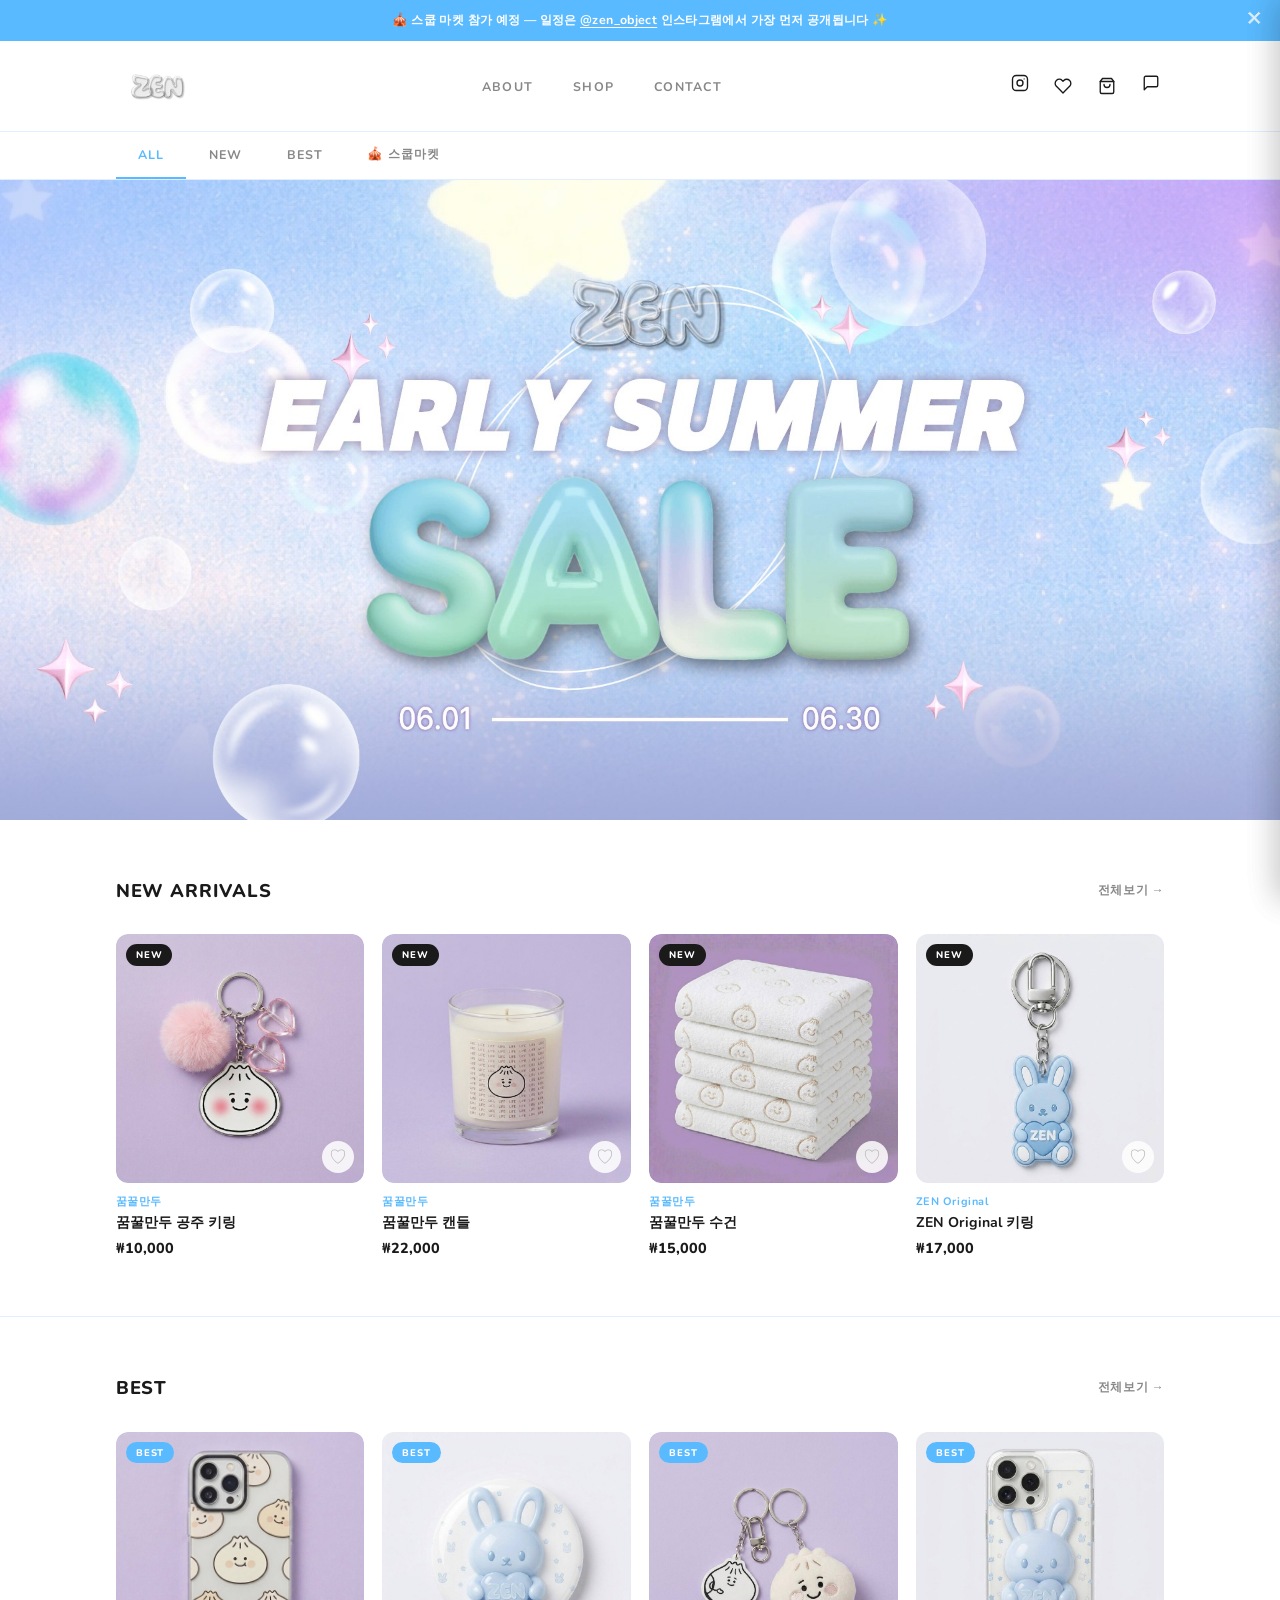
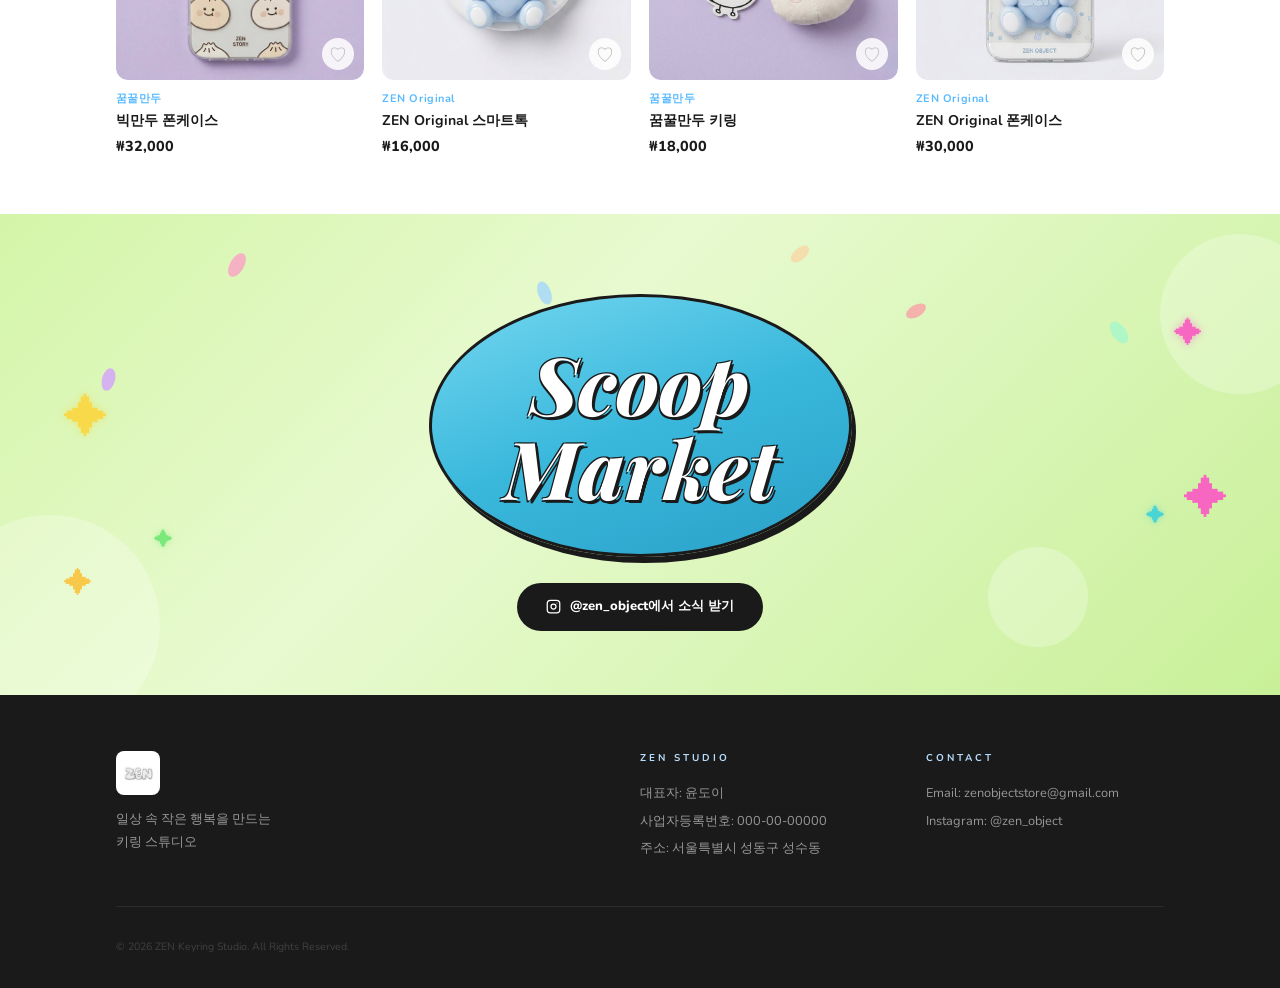
==== commit 60d675c9: "Remove Coming Soon and chips from Scoop Market section Co-Authored-By: Claude Sonnet 4.6 <noreply@an" ====
--- a/index.html
+++ b/index.html
@@ -243,7 +243,10 @@
             <div class="ml-modal-name" id="mlModalName"></div>
             <div class="ml-modal-price" id="mlModalPrice"></div>
             <div class="ml-modal-desc" id="mlModalDesc"></div>
-            <a href="https://www.instagram.com/zen_object/" target="_blank" class="ml-modal-contact">📩 인스타그램으로 구매 문의</a>
+            <div class="ml-modal-actions">
+                <button class="ml-wish-btn" id="mlWishBtn">♡ 찜하기</button>
+                <button class="ml-cart-btn" id="mlCartBtn">장바구니 담기</button>
+            </div>
         </div>
     </div>
 </div>
@@ -274,14 +277,6 @@
         <!-- 타원 안 "Scoop Market" -->
         <div class="scoop-oval">
             <h2 class="scoop-title">Scoop<br>Market</h2>
-        </div>
-        <!-- Coming Soon -->
-        <p class="scoop-coming">( &nbsp;Coming Soon!&nbsp; )</p>
-        <!-- 정보 + 인스타 -->
-        <div class="scoop-chips">
-            <span class="scoop-chip"><b>Date</b> 일정 공개 예정</span>
-            <span class="scoop-chip"><b>Location</b> 장소 공개 예정</span>
-            <span class="scoop-chip"><b>Brand</b> 꿈꿀만두 × ZEN</span>
         </div>
         <a href="https://www.instagram.com/zen_object/" target="_blank" class="scoop-ig-btn">
             <svg width="15" height="15" viewBox="0 0 24 24" fill="none" stroke="currentColor" stroke-width="2" stroke-linecap="round" stroke-linejoin="round"><rect x="2" y="2" width="20" height="20" rx="5"/><circle cx="12" cy="12" r="4"/><circle cx="17.5" cy="6.5" r=".8" fill="currentColor" stroke="none"/></svg>
@@ -722,22 +717,46 @@
     });
 
     // MARKET LEFTOVERS MODAL
-    const mlOverlay = document.getElementById('mlModalOverlay');
-    const mlClose   = document.getElementById('mlModalClose');
+    const mlOverlay  = document.getElementById('mlModalOverlay');
+    const mlClose    = document.getElementById('mlModalClose');
+    const mlWishBtn  = document.getElementById('mlWishBtn');
+    const mlCartBtn  = document.getElementById('mlCartBtn');
+    let mlCurrentCard = null;
 
     document.querySelectorAll('.ml-card').forEach(card => {
         card.addEventListener('click', () => {
-            document.getElementById('mlModalImg').src   = card.dataset.img  || '';
-            document.getElementById('mlModalImg').alt   = card.dataset.name || '';
+            mlCurrentCard = card;
+            document.getElementById('mlModalImg').src         = card.dataset.img   || '';
+            document.getElementById('mlModalImg').alt         = card.dataset.name  || '';
             document.getElementById('mlModalName').textContent  = card.dataset.name  || '';
             document.getElementById('mlModalPrice').textContent = card.dataset.price || '';
             document.getElementById('mlModalDesc').textContent  = card.dataset.desc  || '';
-            mlOverlay.classList.add('open');
+            const wished = wishlist.some(w => w.id === card.dataset.name);
+            mlWishBtn.textContent = wished ? '♥ 찜완료' : '♡ 찜하기';
+            mlWishBtn.classList.toggle('active', wished);
+            mlOverlay.style.display = 'flex';
         });
     });
 
-    mlClose.addEventListener('click', () => mlOverlay.classList.remove('open'));
-    mlOverlay.addEventListener('click', e => { if (e.target === mlOverlay) mlOverlay.classList.remove('open'); });
+    mlWishBtn.addEventListener('click', () => {
+        if (!mlCurrentCard) return;
+        const name = mlCurrentCard.dataset.name;
+        const price = mlCurrentCard.dataset.price;
+        const img = mlCurrentCard.dataset.img;
+        toggleWish(name, name, '스쿱마켓', price, img);
+        const wished = wishlist.some(w => w.id === name);
+        mlWishBtn.textContent = wished ? '♥ 찜완료' : '♡ 찜하기';
+        mlWishBtn.classList.toggle('active', wished);
+    });
+
+    mlCartBtn.addEventListener('click', () => {
+        if (!mlCurrentCard) return;
+        addToCart(mlCurrentCard.dataset.name, '스쿱마켓', mlCurrentCard.dataset.price, mlCurrentCard.dataset.img);
+        mlOverlay.style.display = 'none';
+    });
+
+    mlClose.addEventListener('click', () => { mlOverlay.style.display = 'none'; });
+    mlOverlay.addEventListener('click', e => { if (e.target === mlOverlay) mlOverlay.style.display = 'none'; });
 </script>
 </body>
 </html>
--- a/index.css
+++ b/index.css
@@ -195,8 +195,11 @@
 .ml-modal-name { font-size: 1.1rem; font-weight: 800; color: var(--text); margin-bottom: .4rem; }
 .ml-modal-price { font-size: 1.3rem; font-weight: 800; color: #FF6B9D; margin-bottom: .8rem; }
 .ml-modal-desc { font-size: .88rem; color: var(--muted); line-height: 1.8; margin-bottom: 1.4rem; }
-.ml-modal-contact { display: block; text-align: center; background: #000; color: #fff; padding: .9rem; border-radius: 100px; font-size: .85rem; font-weight: 800; transition: background .2s; }
-.ml-modal-contact:hover { background: #FF6B9D; }
+.ml-modal-actions { display: flex; gap: .8rem; margin-top: 1rem; }
+.ml-wish-btn { flex: 0 0 auto; border: 1.5px solid #FF6B9D; background: none; color: #FF6B9D; border-radius: 100px; padding: .8rem 1.2rem; font-weight: 800; font-size: .85rem; cursor: pointer; transition: background .2s, color .2s; white-space: nowrap; }
+.ml-wish-btn:hover, .ml-wish-btn.active { background: #FF6B9D; color: #fff; }
+.ml-cart-btn { flex: 1; border: none; background: #000; color: #fff; border-radius: 100px; padding: .8rem; font-weight: 800; font-size: .85rem; cursor: pointer; transition: background .2s; }
+.ml-cart-btn:hover { background: #FF6B9D; }
 
 /* ── SCOOP MARKET ── */
 .scoop-section {
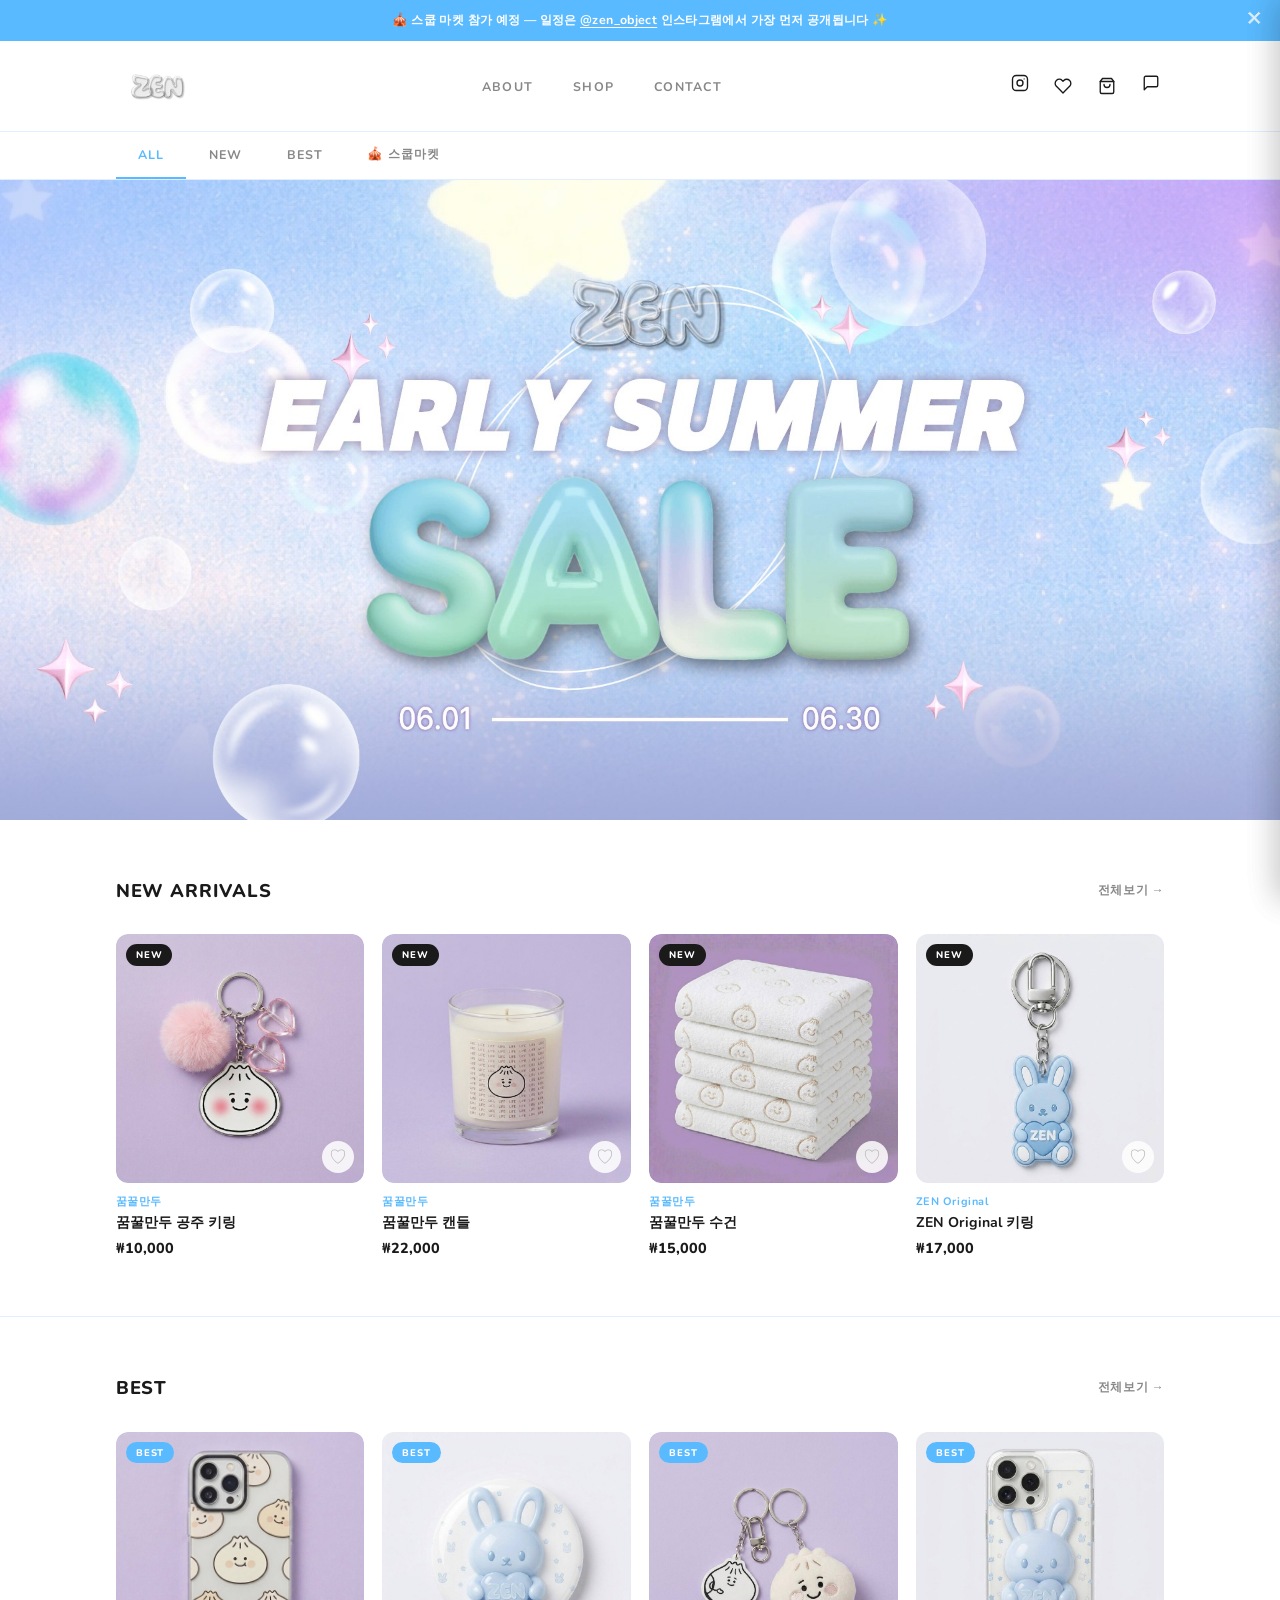
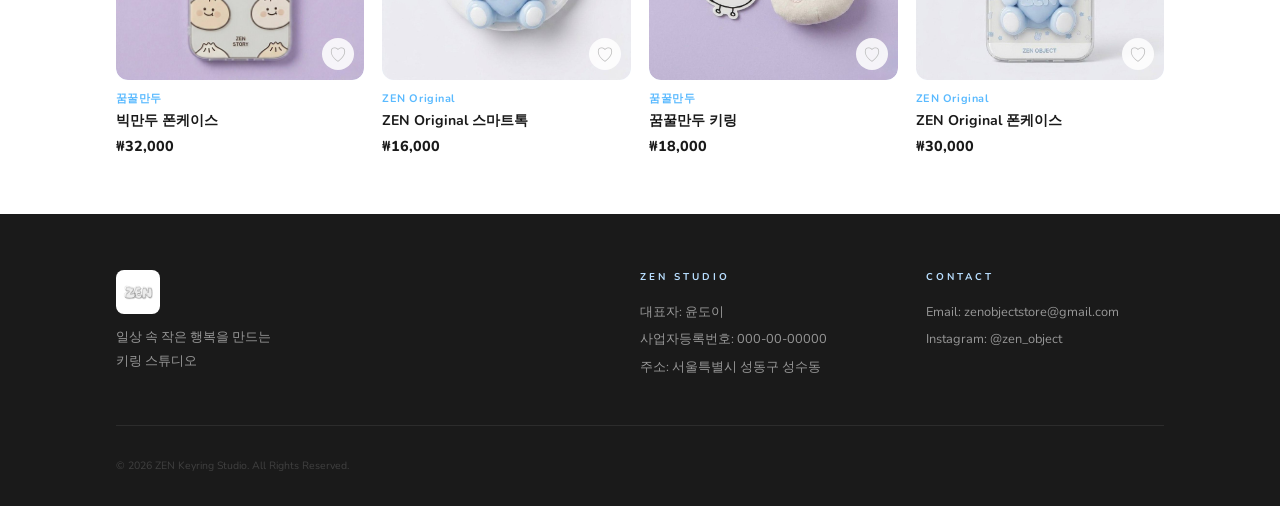
==== commit 6fe7f9f4: "Hide Scoop Market section by default, show only on 스쿱마켓 tab Co-Authored-By: Claude Sonnet 4.6 <norep" ====
--- a/index.html
+++ b/index.html
@@ -252,7 +252,7 @@
 </div>
 
 <!-- SCOOP MARKET BANNER -->
-<div class="scoop-section">
+<div class="scoop-section" style="display:none">
     <!-- 배경 버블 -->
     <div class="scoop-bg-bubble scoop-bb1"></div>
     <div class="scoop-bg-bubble scoop-bb2"></div>
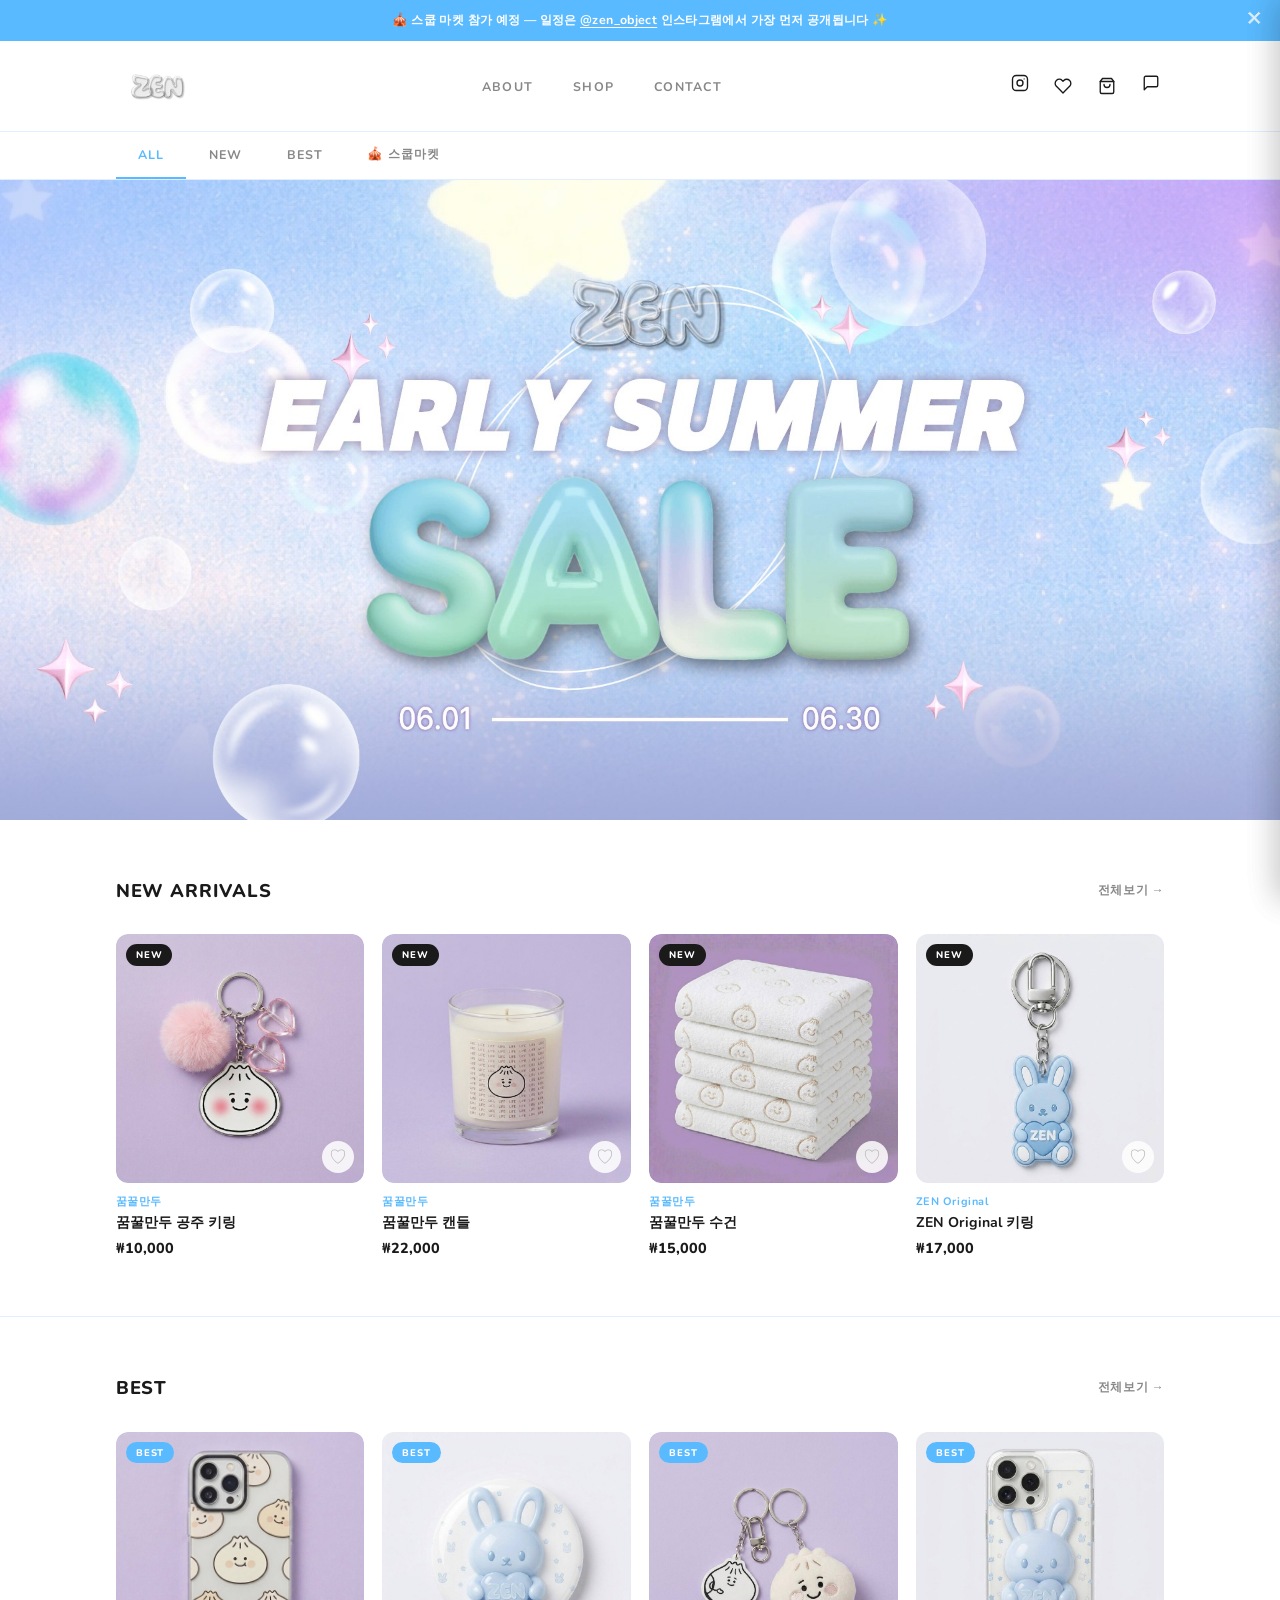
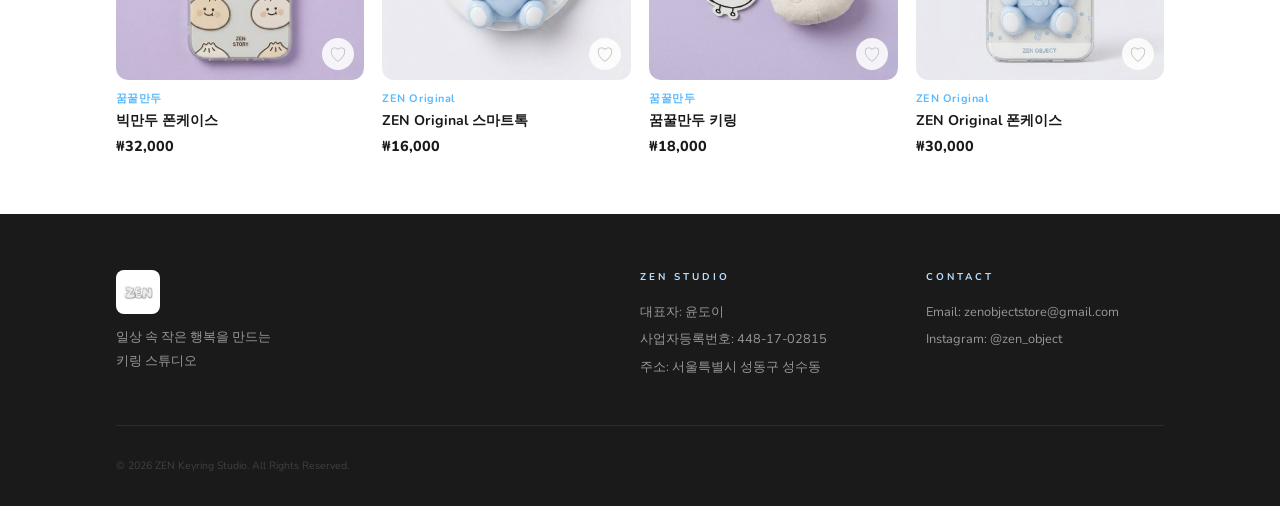
==== commit 2a4842bb: "Update business registration number to 448-17-02815 Co-Authored-By: Claude Sonnet 4.6 <noreply@anthr" ====
--- a/index.html
+++ b/index.html
@@ -382,7 +382,7 @@
             <div class="footer-info">
                 <h4>ZEN Studio</h4>
                 <p>대표자: 윤도이</p>
-                <p>사업자등록번호: 000-00-00000</p>
+                <p>사업자등록번호: 448-17-02815</p>
                 <p>주소: 서울특별시 성동구 성수동</p>
             </div>
             <div class="footer-contact">
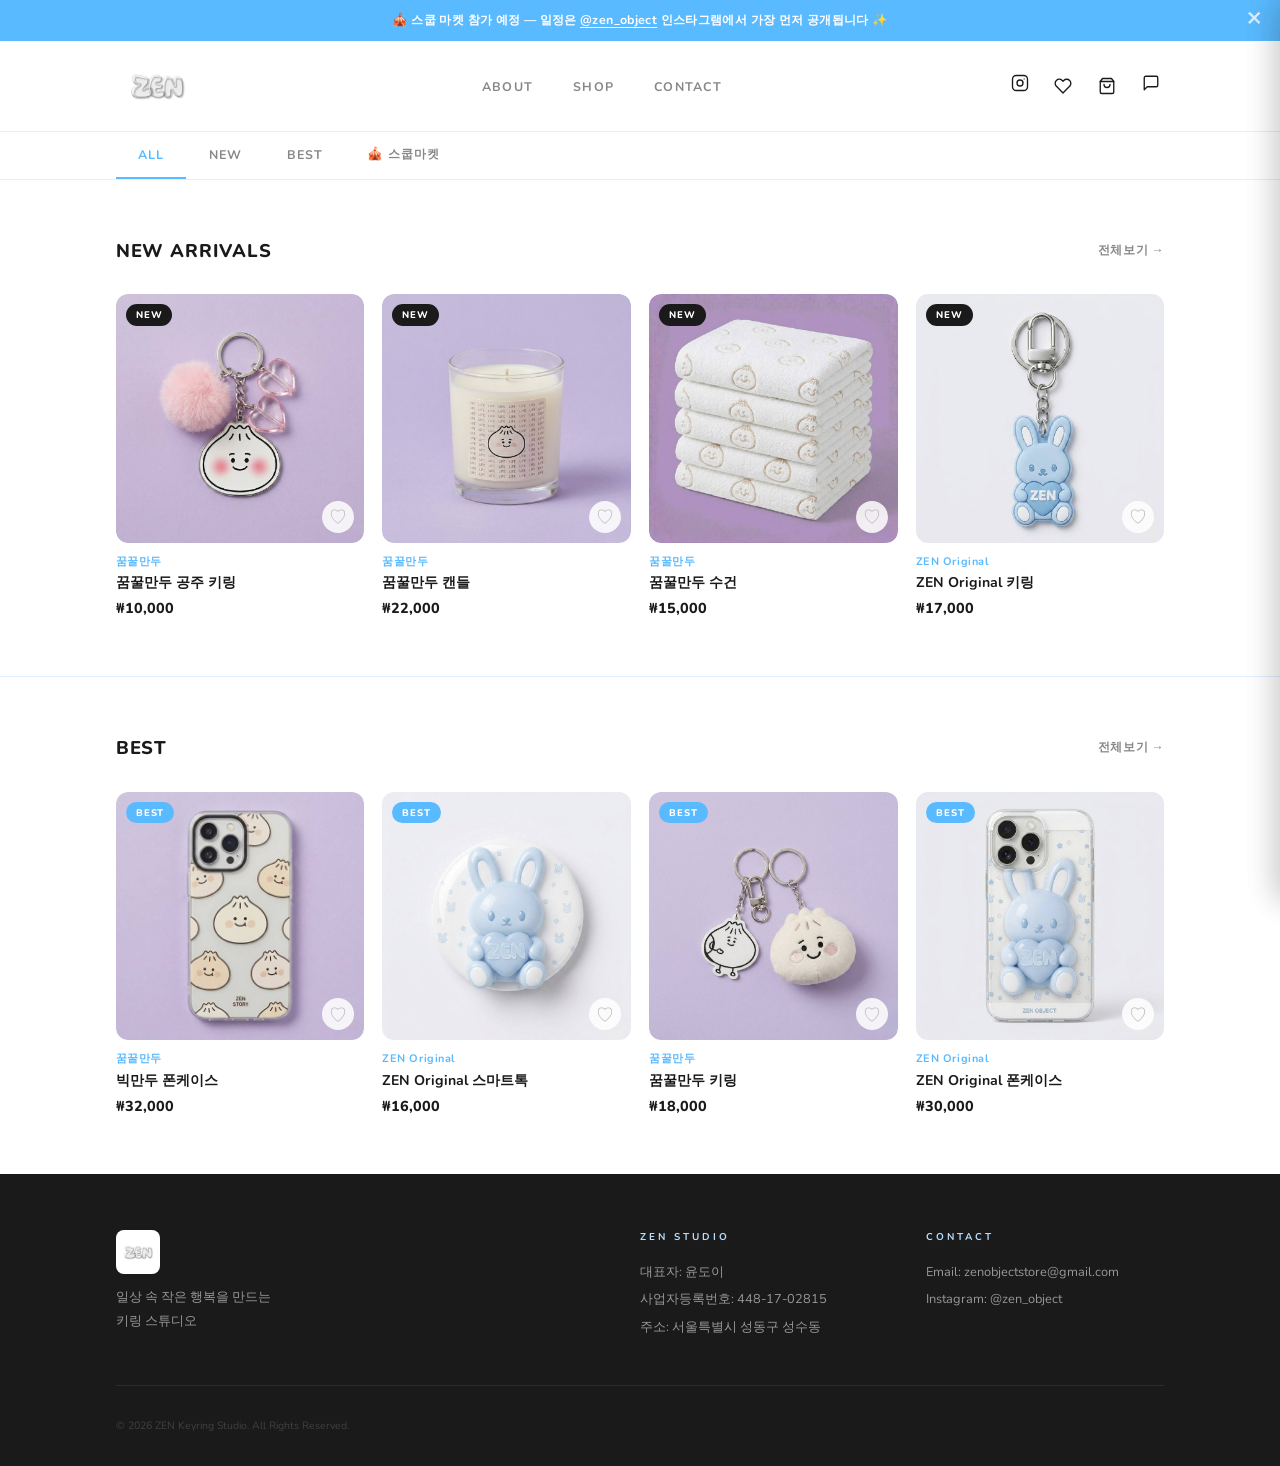
==== commit 07757245: "Remove expired Early Summer Sale banner (06.01-06.30) Co-Authored-By: Claude Sonnet 5 <noreply@anthr" ====
--- a/index.html
+++ b/index.html
@@ -3,6 +3,7 @@
 <head>
     <meta charset="UTF-8">
     <meta name="viewport" content="width=device-width, initial-scale=1.0">
+    <meta name="google-site-verification" content="5j-SdXB28AoNPJKpnLL3Z-LTrU3N5E-vXUFDEmmE7QU">
     <title>ZEN — Keyring Studio</title>
     <link rel="preconnect" href="https://fonts.googleapis.com">
     <link rel="preconnect" href="https://fonts.gstatic.com" crossorigin>
@@ -60,14 +61,6 @@
         </div>
     </div>
 </div>
-
-<!-- MAIN BANNER -->
-<div class="main-banner">
-    <a href="shop.html">
-        <img src="images/세일베너2.jpg" alt="ZEN Early Summer Sale 06.01 – 06.30" class="banner-img">
-    </a>
-</div>
-
 
 <!-- NEW ARRIVALS SECTION -->
 <section class="home-section" data-section="new">
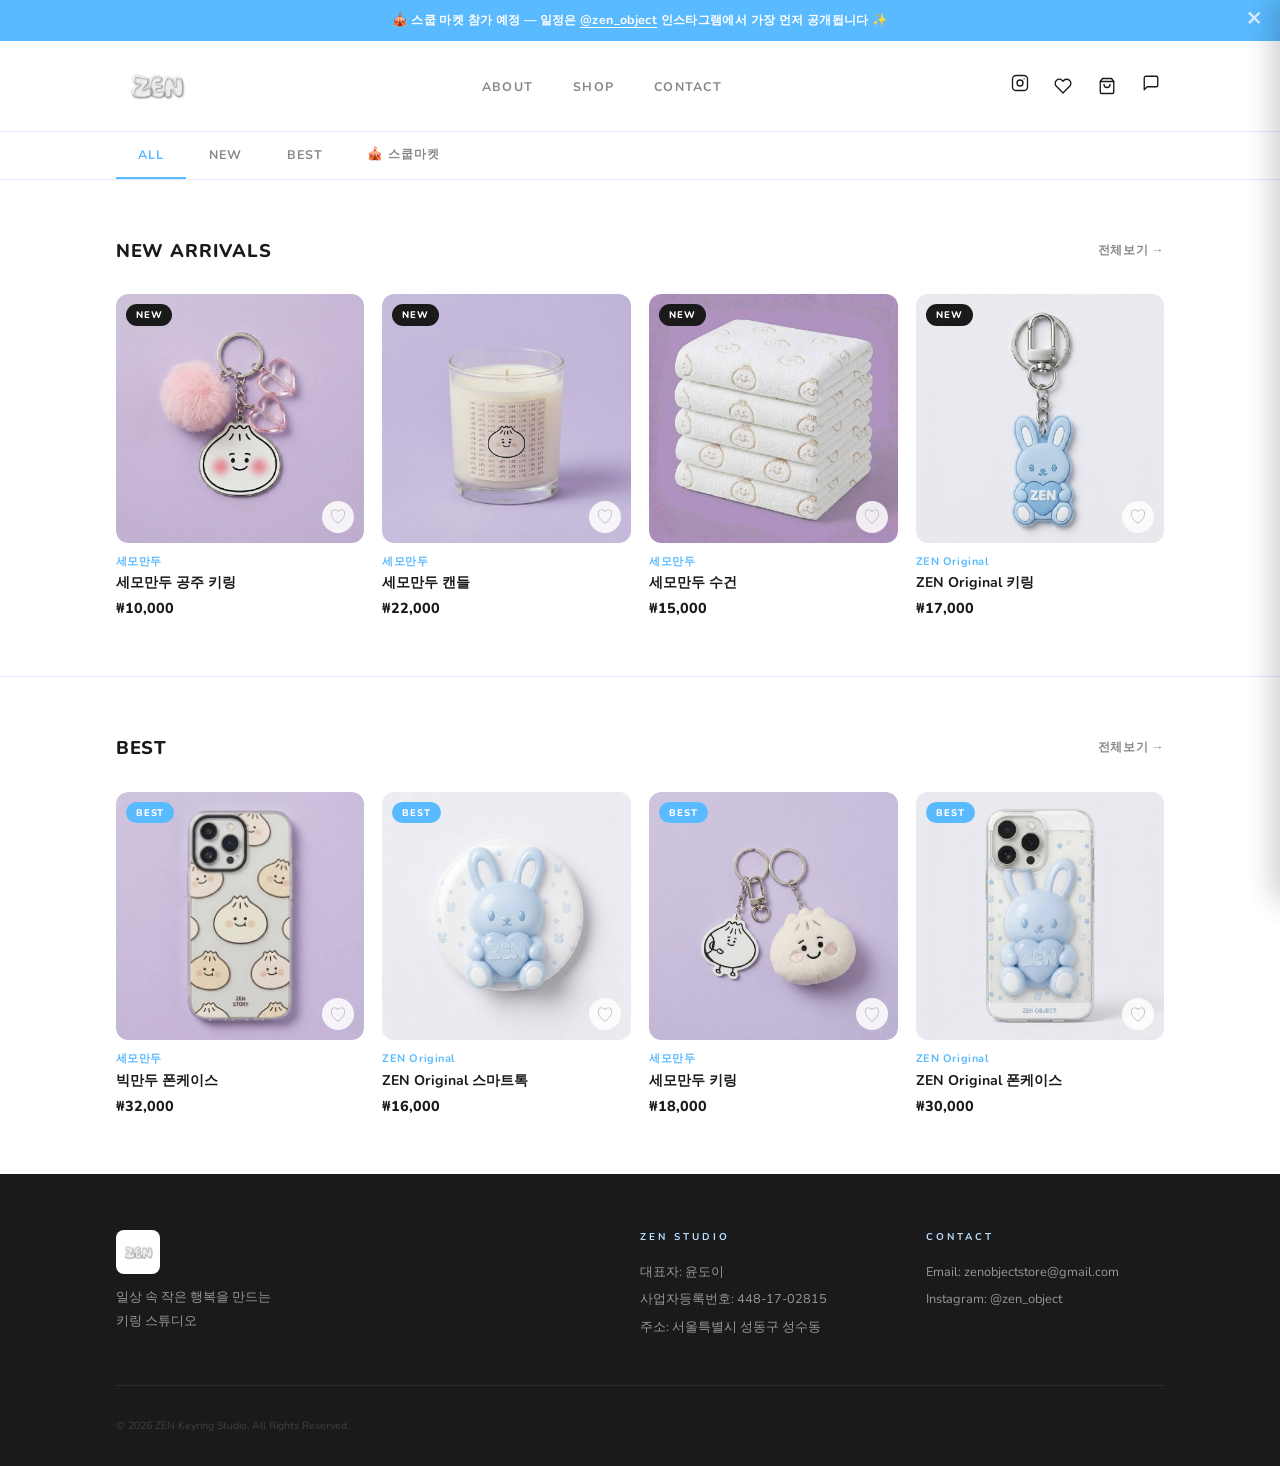
==== commit 65c74b31: "Rename 꿈꿀만두 to 세모만두 across the site Co-Authored-By: Claude Opus 5.5 (1M context) <noreply@anthropic." ====
--- a/index.html
+++ b/index.html
@@ -71,36 +71,36 @@
         </div>
         <div class="product-grid">
 
-            <div class="product-card reveal" data-tags="new" data-name="꿈꿀만두 공주 키링" data-brand="꿈꿀만두" data-price="₩10,000" data-img1="images/키링B1.jpg" data-img2="images/키링B2.jpg" data-desc="공주님처럼 사랑스러운 꿈꿀만두 공주 키링! 반짝반짝 귀여운 디테일로 어디서나 주목받아요." style="cursor:pointer">
+            <div class="product-card reveal" data-tags="new" data-name="세모만두 공주 키링" data-brand="세모만두" data-price="₩10,000" data-img1="images/키링B1.jpg" data-img2="images/키링B2.jpg" data-desc="공주님처럼 사랑스러운 세모만두 공주 키링! 반짝반짝 귀여운 디테일로 어디서나 주목받아요." style="cursor:pointer">
                 <div class="product-img-wrap">
                     <span class="product-badge badge-new">NEW</span>
-                    <img src="images/키링B1.jpg" alt="꿈꿀만두 공주 키링"/>
+                    <img src="images/키링B1.jpg" alt="세모만두 공주 키링"/>
                     <button class="heart-btn" aria-label="찜하기">♡</button>
                 </div>
-                <span class="product-brand">꿈꿀만두</span>
-                <div class="product-name">꿈꿀만두 공주 키링</div>
+                <span class="product-brand">세모만두</span>
+                <div class="product-name">세모만두 공주 키링</div>
                 <div class="product-price-row"><span class="price-sale">₩10,000</span></div>
             </div>
 
-            <div class="product-card reveal" style="transition-delay:.07s;cursor:pointer" data-tags="new" data-name="꿈꿀만두 캔들" data-brand="꿈꿀만두" data-price="₩22,000" data-img1="images/캔들1.jpg" data-img2="images/캔들2.jpg" data-desc="꿈꿀만두 캐릭터 캔들. 은은한 향기로 공간을 채워보세요.">
+            <div class="product-card reveal" style="transition-delay:.07s;cursor:pointer" data-tags="new" data-name="세모만두 캔들" data-brand="세모만두" data-price="₩22,000" data-img1="images/캔들1.jpg" data-img2="images/캔들2.jpg" data-desc="세모만두 캐릭터 캔들. 은은한 향기로 공간을 채워보세요.">
                 <div class="product-img-wrap">
                     <span class="product-badge badge-new">NEW</span>
-                    <img src="images/캔들1.jpg" alt="꿈꿀만두 캔들"/>
+                    <img src="images/캔들1.jpg" alt="세모만두 캔들"/>
                     <button class="heart-btn" aria-label="찜하기">♡</button>
                 </div>
-                <span class="product-brand">꿈꿀만두</span>
-                <div class="product-name">꿈꿀만두 캔들</div>
+                <span class="product-brand">세모만두</span>
+                <div class="product-name">세모만두 캔들</div>
                 <div class="product-price-row"><span class="price-sale">₩22,000</span></div>
             </div>
 
-            <div class="product-card reveal" style="transition-delay:.14s;cursor:pointer" data-tags="new" data-name="꿈꿀만두 수건" data-brand="꿈꿀만두" data-price="₩15,000" data-img1="images/수건1.jpg" data-desc="꿈꿀만두 캐릭터 수건 5개입 세트. 보들보들한 소재로 매일 쓰는 수건을 더 귀엽게! 욕실·주방 어디서나 꿈꿀만두와 함께해요.">
+            <div class="product-card reveal" style="transition-delay:.14s;cursor:pointer" data-tags="new" data-name="세모만두 수건" data-brand="세모만두" data-price="₩15,000" data-img1="images/수건1.jpg" data-desc="세모만두 캐릭터 수건 5개입 세트. 보들보들한 소재로 매일 쓰는 수건을 더 귀엽게! 욕실·주방 어디서나 세모만두와 함께해요.">
                 <div class="product-img-wrap">
                     <span class="product-badge badge-new">NEW</span>
-                    <img src="images/수건1.jpg" alt="꿈꿀만두 수건"/>
+                    <img src="images/수건1.jpg" alt="세모만두 수건"/>
                     <button class="heart-btn" aria-label="찜하기">♡</button>
                 </div>
-                <span class="product-brand">꿈꿀만두</span>
-                <div class="product-name">꿈꿀만두 수건</div>
+                <span class="product-brand">세모만두</span>
+                <div class="product-name">세모만두 수건</div>
                 <div class="product-price-row"><span class="price-sale">₩15,000</span></div>
             </div>
 
@@ -127,13 +127,13 @@
             <a href="shop.html" class="see-more">전체보기 →</a>
         </div>
         <div class="product-grid">
-            <div class="product-card reveal" data-tags="best" data-name="빅만두 폰케이스" data-brand="꿈꿀만두" data-price="₩32,000" data-img1="images/케이스A1.jpg" data-img2="images/케이스A2.jpg" data-desc="꿈꿀만두 캐릭터가 담긴 빅만두 폰케이스." style="cursor:pointer">
+            <div class="product-card reveal" data-tags="best" data-name="빅만두 폰케이스" data-brand="세모만두" data-price="₩32,000" data-img1="images/케이스A1.jpg" data-img2="images/케이스A2.jpg" data-desc="세모만두 캐릭터가 담긴 빅만두 폰케이스." style="cursor:pointer">
                 <div class="product-img-wrap">
                     <span class="product-badge badge-best">BEST</span>
                     <img src="images/케이스A1.jpg" alt="빅만두 폰케이스"/>
                     <button class="heart-btn" aria-label="찜하기">♡</button>
                 </div>
-                <span class="product-brand">꿈꿀만두</span>
+                <span class="product-brand">세모만두</span>
                 <div class="product-name">빅만두 폰케이스</div>
                 <div class="product-price-row"><span class="price-sale">₩32,000</span></div>
             </div>
@@ -147,14 +147,14 @@
                 <div class="product-name">ZEN Original 스마트톡</div>
                 <div class="product-price-row"><span class="price-sale">₩16,000</span></div>
             </div>
-            <div class="product-card reveal" style="transition-delay:.14s;cursor:pointer" data-tags="best" data-name="꿈꿀만두 키링" data-brand="꿈꿀만두" data-price="₩18,000" data-img1="images/키링1.jpg" data-img2="images/키링2.jpg" data-desc="꿈꿀만두 캐릭터 키링.">
+            <div class="product-card reveal" style="transition-delay:.14s;cursor:pointer" data-tags="best" data-name="세모만두 키링" data-brand="세모만두" data-price="₩18,000" data-img1="images/키링1.jpg" data-img2="images/키링2.jpg" data-desc="세모만두 캐릭터 키링.">
                 <div class="product-img-wrap">
                     <span class="product-badge badge-best">BEST</span>
-                    <img src="images/키링1.jpg" alt="꿈꿀만두 키링"/>
+                    <img src="images/키링1.jpg" alt="세모만두 키링"/>
                     <button class="heart-btn" aria-label="찜하기">♡</button>
                 </div>
-                <span class="product-brand">꿈꿀만두</span>
-                <div class="product-name">꿈꿀만두 키링</div>
+                <span class="product-brand">세모만두</span>
+                <div class="product-name">세모만두 키링</div>
                 <div class="product-price-row"><span class="price-sale">₩18,000</span></div>
             </div>
             <div class="product-card reveal" style="transition-delay:.21s;cursor:pointer" data-tags="best" data-name="ZEN Original 폰케이스" data-brand="ZEN Original" data-price="₩30,000" data-img1="images/젠휴대폰케이1스.jpg" data-img2="images/젠휴대폰케이스2.jpg" data-desc="ZEN 오리지널 캐릭터 폰케이스.">
@@ -632,7 +632,7 @@
         document.getElementById('hpModalBrand').textContent = brand;
         document.getElementById('hpModalName').textContent  = name;
         document.getElementById('hpModalPrice').textContent = price;
-        document.getElementById('hpModalDesc').textContent  = desc || '꿈꿀만두 × ZEN 브랜드 상품입니다.';
+        document.getElementById('hpModalDesc').textContent  = desc || '세모만두 × ZEN 브랜드 상품입니다.';
         document.getElementById('hpQtyVal').textContent = '1';
 
         hpImgs = [img1, img2].filter(Boolean);
